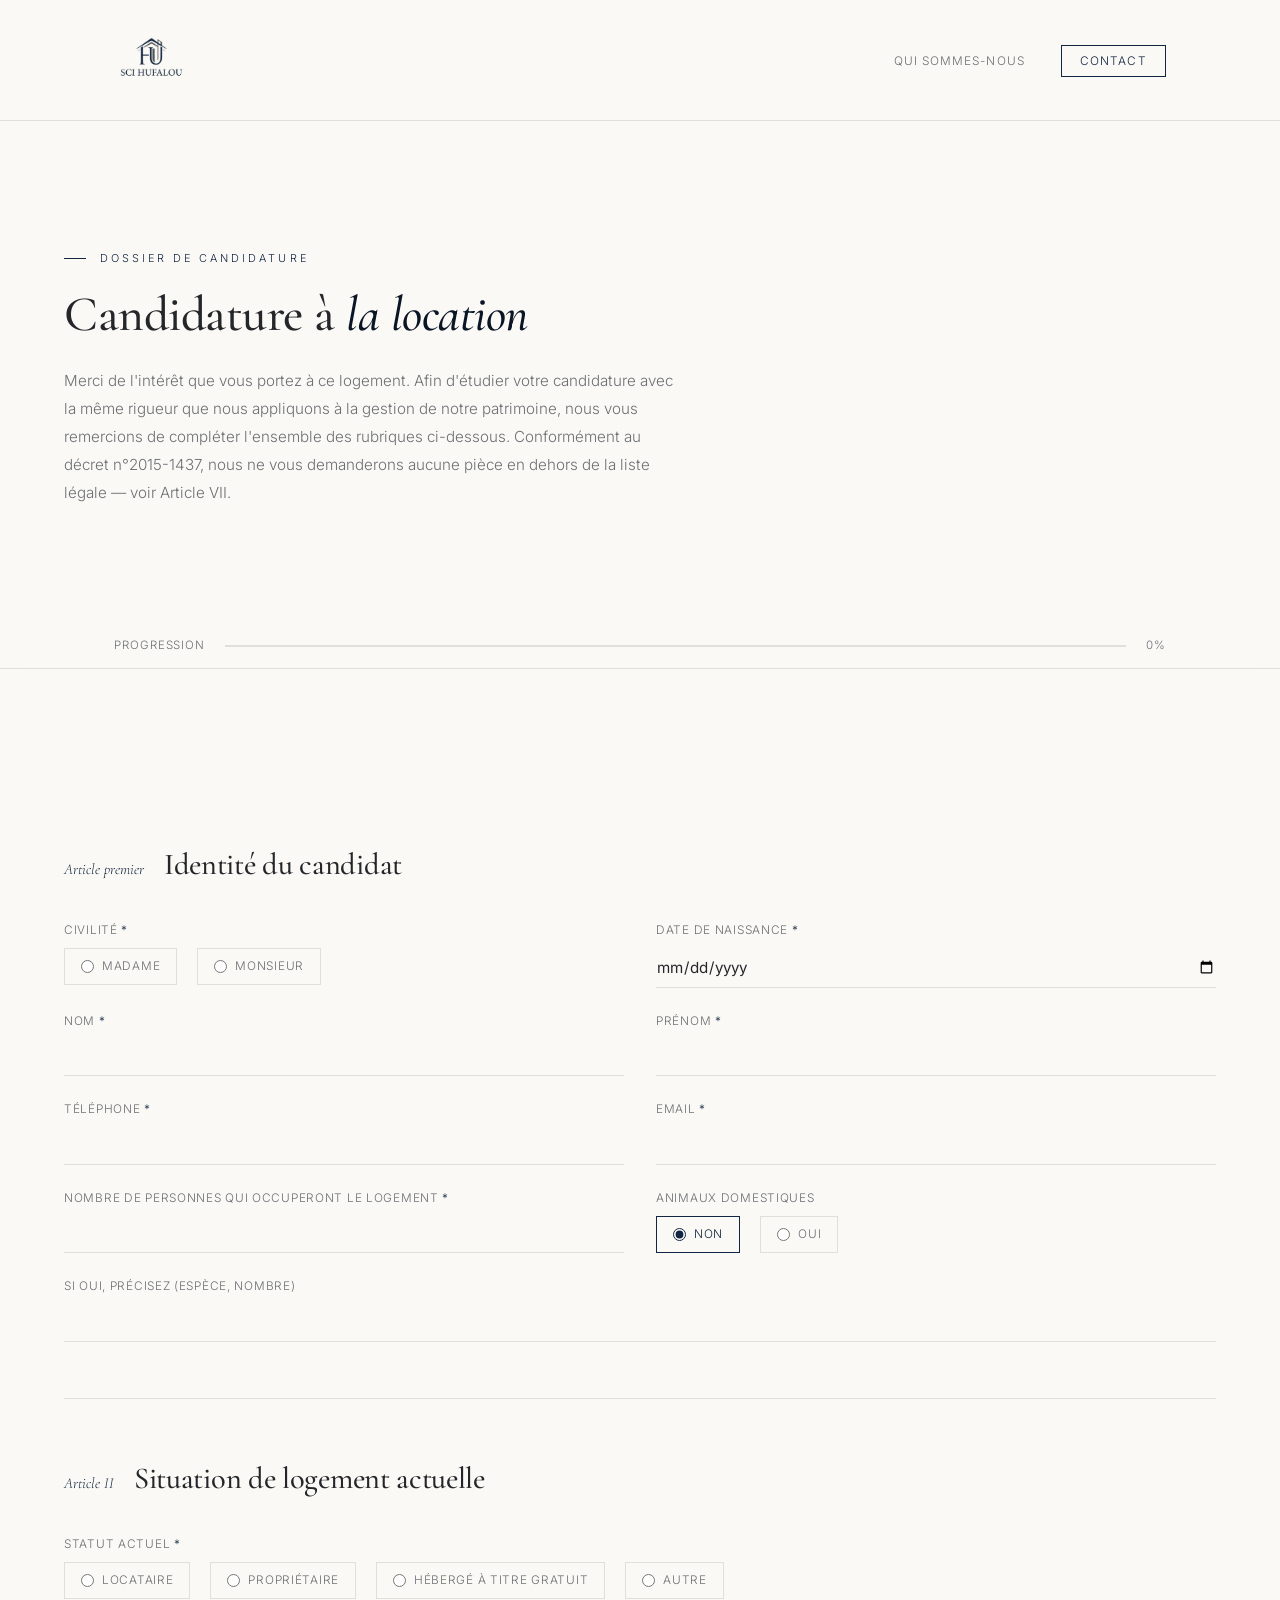
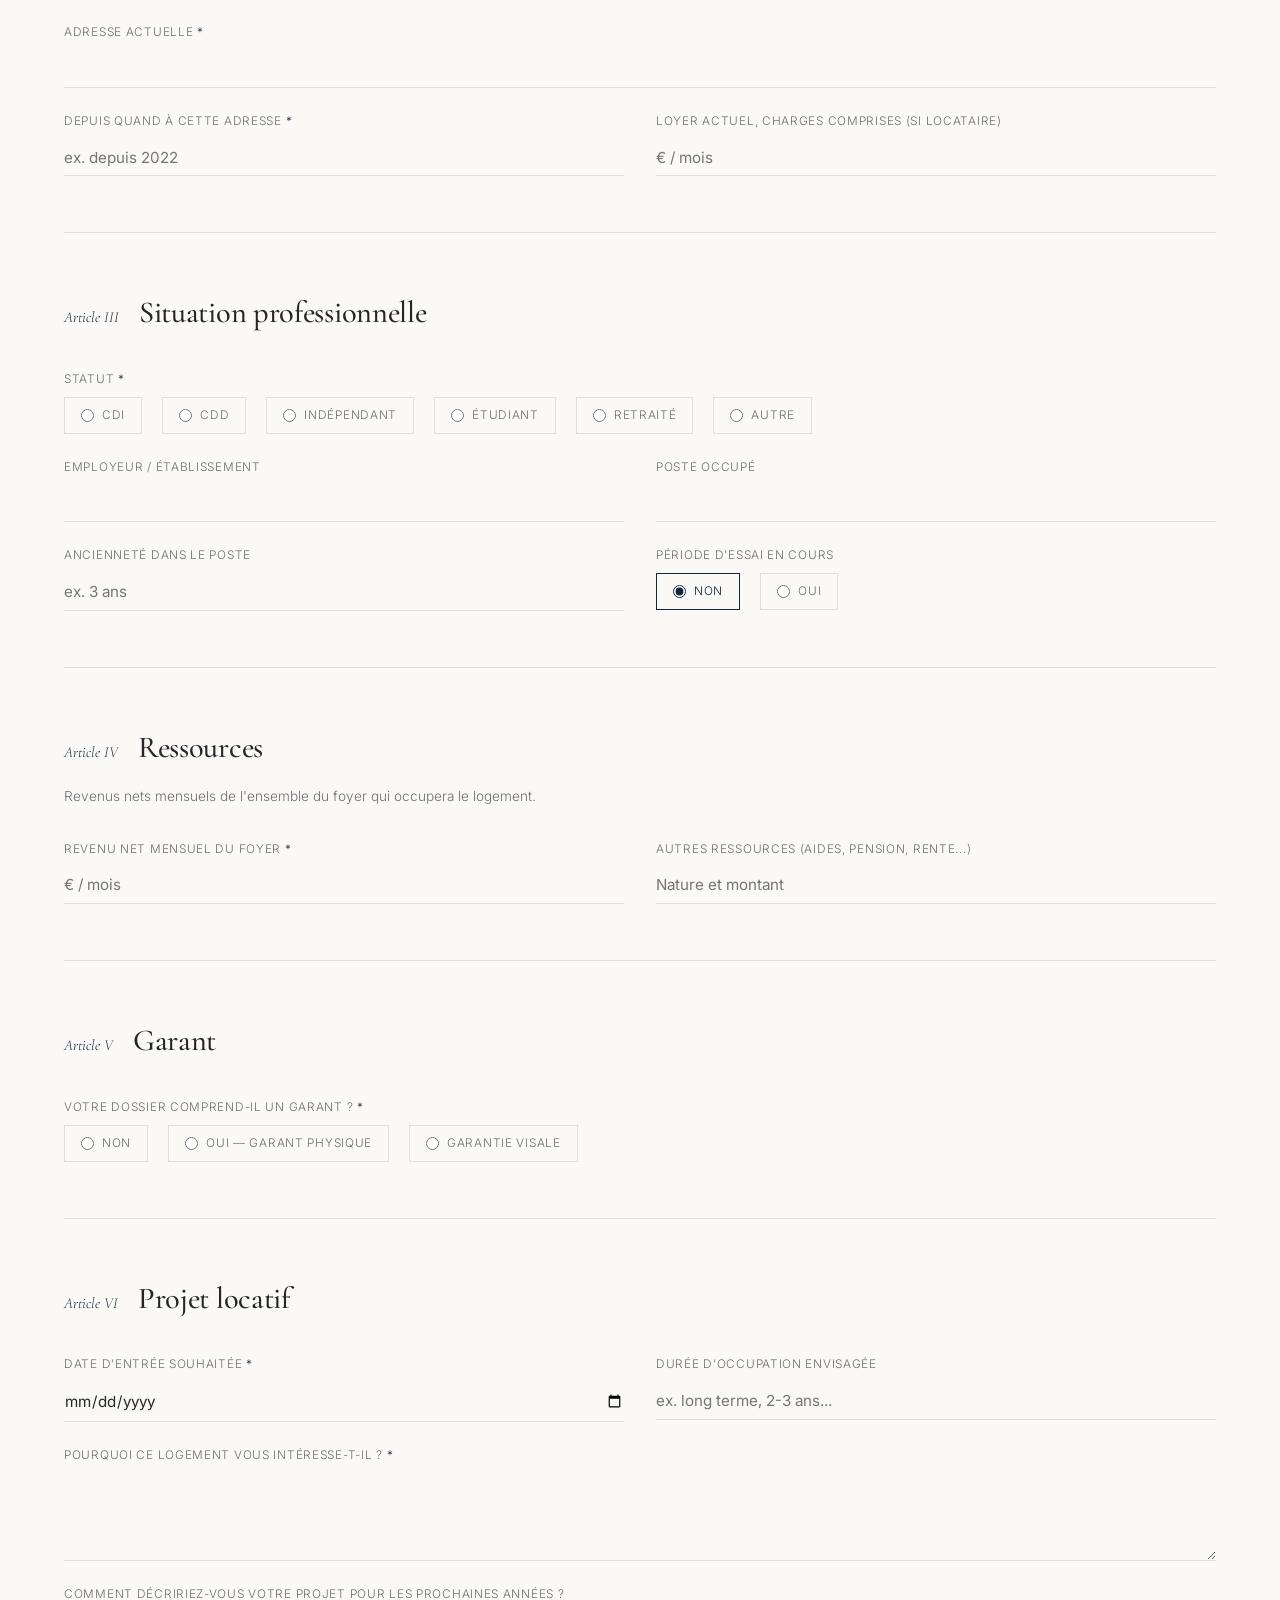
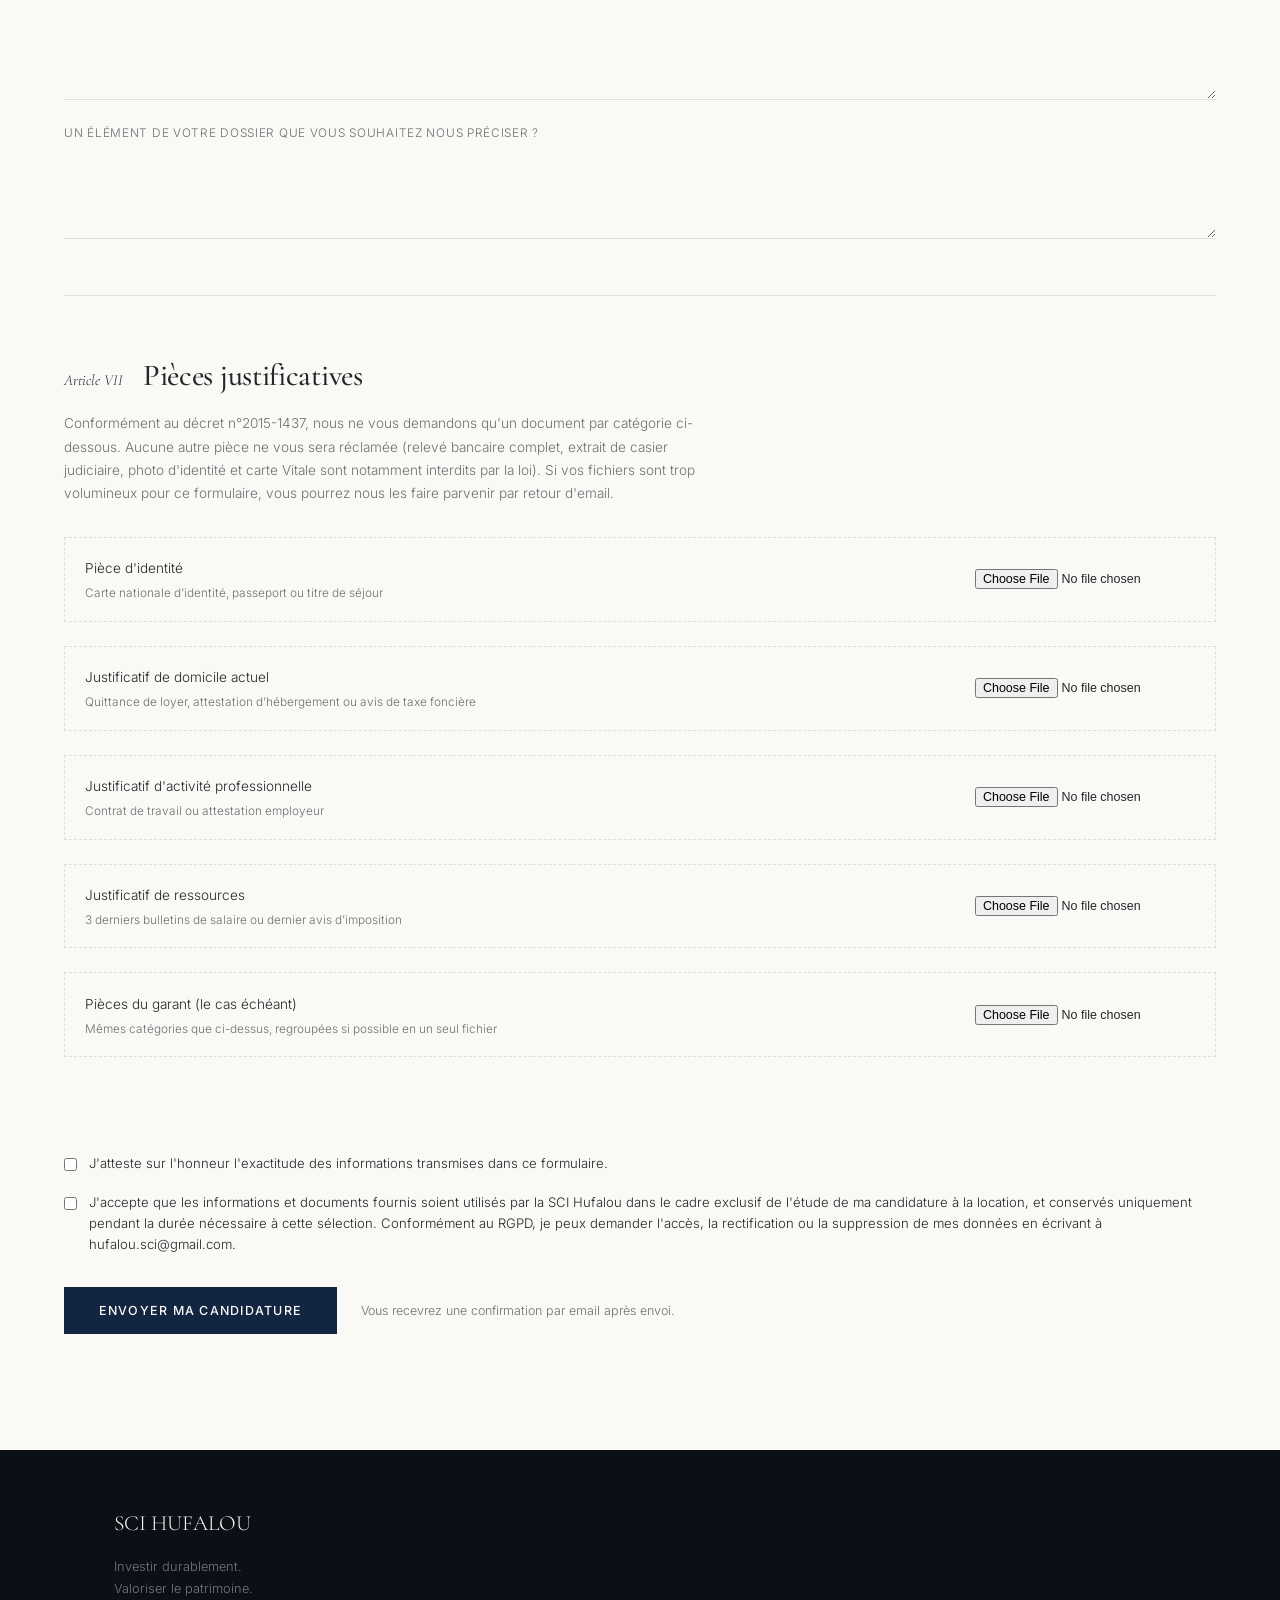
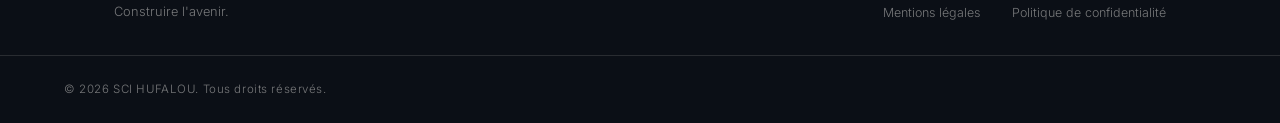
==== candidature-locataire.html @ 3f31dfd5 "Update candidature-locataire.html" ====
<!DOCTYPE html>
<html lang="fr">
<head>
<meta charset="UTF-8">
<meta name="viewport" content="width=device-width, initial-scale=1.0">
<title>Dossier de candidature — SCI Hufalou</title>
<meta name="robots" content="noindex, nofollow">
<link href="https://fonts.googleapis.com/css2?family=Cormorant+Garamond:ital,wght@0,400;0,500;0,600;1,400;1,500&family=Inter:wght@300;400;500;600&display=swap" rel="stylesheet">
<link rel="stylesheet" href="style.css">
<link rel="stylesheet" href="_shared.css">
<link rel="stylesheet" href="candidature.css">
</head>
<body>

  <div id="nav-inject"></div>

  <main id="main-content">

    <section class="section doss-intro">
      <div class="max-w">
        <div class="ledger-ref">Dossier de candidature</div>
        <h2 class="section-title">Candidature à <em>la location</em></h2>
        <p class="section-lead">
          Merci de l'intérêt que vous portez à ce logement. Afin d'étudier votre candidature avec
          la même rigueur que nous appliquons à la gestion de notre patrimoine, nous vous remercions
          de compléter l'ensemble des rubriques ci-dessous. Conformément au décret n°2015-1437, nous
          ne vous demanderons aucune pièce en dehors de la liste légale — voir Article VII.
        </p>
      </div>
    </section>

    <div class="doss-progress" aria-hidden="true">
      <div class="doss-progress-inner">
        <span class="doss-progress-label">Progression</span>
        <span class="doss-progress-track"><span class="doss-progress-fill" id="progressFill"></span></span>
        <span class="doss-progress-label" id="progressPct">0%</span>
      </div>
    </div>

    <section class="section">
      <div class="max-w">
        <form id="candidature-form" action="https://formsubmit.co/hufalou.sci@gmail.com" method="POST" enctype="multipart/form-data">

          <!-- Anti-spam & configuration FormSubmit -->
          <input type="hidden" name="_subject" value="Nouvelle candidature de location — SCI Hufalou">
          <input type="hidden" name="_template" value="table">
          <input type="hidden" name="_captcha" value="true">
          <input type="hidden" name="_next" value="https://hufalou.vercel.app/candidature-locataire.html">
          <input type="text" name="_honey" style="display:none" tabindex="-1" autocomplete="off">

          <!-- ARTICLE PREMIER — IDENTITÉ -->
          <article class="doss-article">
            <div class="doss-article-head">
              <span class="doss-article-num">Article premier</span>
              <h3 class="doss-article-title">Identité du candidat</h3>
            </div>

            <div class="field-grid">
              <div class="field">
                <label>Civilité <span class="req">*</span></label>
                <div class="radio-row">
                  <label class="radio-pill"><input type="radio" name="civilite" value="Madame" required> Madame</label>
                  <label class="radio-pill"><input type="radio" name="civilite" value="Monsieur"> Monsieur</label>
                </div>
              </div>
              <div class="field">
                <label for="dob">Date de naissance <span class="req">*</span></label>
                <input type="date" id="dob" name="date_naissance" required>
              </div>
              <div class="field">
                <label for="nom">Nom <span class="req">*</span></label>
                <input type="text" id="nom" name="nom" required>
              </div>
              <div class="field">
                <label for="prenom">Prénom <span class="req">*</span></label>
                <input type="text" id="prenom" name="prenom" required>
              </div>
              <div class="field">
                <label for="tel">Téléphone <span class="req">*</span></label>
                <input type="tel" id="tel" name="telephone" required>
              </div>
              <div class="field">
                <label for="email">Email <span class="req">*</span></label>
                <input type="email" id="email" name="email" required>
              </div>
              <div class="field">
                <label for="foyer">Nombre de personnes qui occuperont le logement <span class="req">*</span></label>
                <input type="number" id="foyer" name="nb_occupants" min="1" required>
              </div>
              <div class="field">
                <label>Animaux domestiques</label>
                <div class="radio-row">
                  <label class="radio-pill"><input type="radio" name="animaux" value="Non" checked> Non</label>
                  <label class="radio-pill"><input type="radio" name="animaux" value="Oui"> Oui</label>
                </div>
              </div>
              <div class="field field-full">
                <label for="animaux_detail">Si oui, précisez (espèce, nombre)</label>
                <input type="text" id="animaux_detail" name="animaux_detail">
              </div>
            </div>
          </article>

          <!-- ARTICLE II — LOGEMENT ACTUEL -->
          <article class="doss-article">
            <div class="doss-article-head">
              <span class="doss-article-num">Article II</span>
              <h3 class="doss-article-title">Situation de logement actuelle</h3>
            </div>

            <div class="field-grid">
              <div class="field field-full">
                <label>Statut actuel <span class="req">*</span></label>
                <div class="radio-row">
                  <label class="radio-pill"><input type="radio" name="statut_logement" value="Locataire" required> Locataire</label>
                  <label class="radio-pill"><input type="radio" name="statut_logement" value="Propriétaire"> Propriétaire</label>
                  <label class="radio-pill"><input type="radio" name="statut_logement" value="Hébergé à titre gratuit"> Hébergé à titre gratuit</label>
                  <label class="radio-pill"><input type="radio" name="statut_logement" value="Autre"> Autre</label>
                </div>
              </div>
              <div class="field field-full">
                <label for="adresse_actuelle">Adresse actuelle <span class="req">*</span></label>
                <input type="text" id="adresse_actuelle" name="adresse_actuelle" required>
              </div>
              <div class="field">
                <label for="depuis_quand">Depuis quand à cette adresse <span class="req">*</span></label>
                <input type="text" id="depuis_quand" name="anciennete_logement" placeholder="ex. depuis 2022" required>
              </div>
              <div class="field">
                <label for="loyer_actuel">Loyer actuel, charges comprises (si locataire)</label>
                <input type="text" id="loyer_actuel" name="loyer_actuel" placeholder="€ / mois">
              </div>
            </div>
          </article>

          <!-- ARTICLE III — SITUATION PROFESSIONNELLE -->
          <article class="doss-article">
            <div class="doss-article-head">
              <span class="doss-article-num">Article III</span>
              <h3 class="doss-article-title">Situation professionnelle</h3>
            </div>

            <div class="field-grid">
              <div class="field field-full">
                <label>Statut <span class="req">*</span></label>
                <div class="radio-row">
                  <label class="radio-pill"><input type="radio" name="statut_pro" value="CDI" required> CDI</label>
                  <label class="radio-pill"><input type="radio" name="statut_pro" value="CDD"> CDD</label>
                  <label class="radio-pill"><input type="radio" name="statut_pro" value="Indépendant / profession libérale"> Indépendant</label>
                  <label class="radio-pill"><input type="radio" name="statut_pro" value="Étudiant"> Étudiant</label>
                  <label class="radio-pill"><input type="radio" name="statut_pro" value="Retraité"> Retraité</label>
                  <label class="radio-pill"><input type="radio" name="statut_pro" value="Autre"> Autre</label>
                </div>
              </div>
              <div class="field">
                <label for="employeur">Employeur / établissement</label>
                <input type="text" id="employeur" name="employeur">
              </div>
              <div class="field">
                <label for="poste">Poste occupé</label>
                <input type="text" id="poste" name="poste">
              </div>
              <div class="field">
                <label for="anciennete_pro">Ancienneté dans le poste</label>
                <input type="text" id="anciennete_pro" name="anciennete_pro" placeholder="ex. 3 ans">
              </div>
              <div class="field">
                <label>Période d'essai en cours</label>
                <div class="radio-row">
                  <label class="radio-pill"><input type="radio" name="periode_essai" value="Non" checked> Non</label>
                  <label class="radio-pill"><input type="radio" name="periode_essai" value="Oui"> Oui</label>
                </div>
              </div>
            </div>
          </article>

          <!-- ARTICLE IV — RESSOURCES -->
          <article class="doss-article">
            <div class="doss-article-head">
              <span class="doss-article-num">Article IV</span>
              <h3 class="doss-article-title">Ressources</h3>
            </div>
            <p class="doss-article-hint">Revenus nets mensuels de l'ensemble du foyer qui occupera le logement.</p>

            <div class="field-grid">
              <div class="field">
                <label for="revenu_net">Revenu net mensuel du foyer <span class="req">*</span></label>
                <input type="text" id="revenu_net" name="revenu_net_mensuel" placeholder="€ / mois" required>
              </div>
              <div class="field">
                <label for="autres_revenus">Autres ressources (aides, pension, rente...)</label>
                <input type="text" id="autres_revenus" name="autres_ressources" placeholder="Nature et montant">
              </div>
            </div>
          </article>

          <!-- ARTICLE V — GARANT -->
          <article class="doss-article">
            <div class="doss-article-head">
              <span class="doss-article-num">Article V</span>
              <h3 class="doss-article-title">Garant</h3>
            </div>

            <div class="field-grid">
              <div class="field field-full">
                <label>Votre dossier comprend-il un garant ? <span class="req">*</span></label>
                <div class="radio-row">
                  <label class="radio-pill"><input type="radio" name="a_garant" value="Non" id="garant-non" required> Non</label>
                  <label class="radio-pill"><input type="radio" name="a_garant" value="Oui — garant physique" id="garant-oui"> Oui — garant physique</label>
                  <label class="radio-pill"><input type="radio" name="a_garant" value="Oui — garantie Visale"> Garantie Visale</label>
                </div>
              </div>
            </div>

            <div class="conditional-block" id="garant-details">
              <div class="field-grid">
                <div class="field">
                  <label for="garant_nom">Nom du garant</label>
                  <input type="text" id="garant_nom" name="garant_nom">
                </div>
                <div class="field">
                  <label for="garant_lien">Lien avec le candidat</label>
                  <input type="text" id="garant_lien" name="garant_lien" placeholder="ex. parent, ami">
                </div>
                <div class="field">
                  <label for="garant_statut">Statut professionnel du garant</label>
                  <input type="text" id="garant_statut" name="garant_statut_pro">
                </div>
                <div class="field">
                  <label for="garant_revenu">Revenu net mensuel du garant</label>
                  <input type="text" id="garant_revenu" name="garant_revenu" placeholder="€ / mois">
                </div>
              </div>
            </div>
          </article>

          <!-- ARTICLE VI — PROJET LOCATIF -->
          <article class="doss-article">
            <div class="doss-article-head">
              <span class="doss-article-num">Article VI</span>
              <h3 class="doss-article-title">Projet locatif</h3>
            </div>

            <div class="field-grid">
              <div class="field">
                <label for="date_entree">Date d'entrée souhaitée <span class="req">*</span></label>
                <input type="date" id="date_entree" name="date_entree_souhaitee" required>
              </div>
              <div class="field">
                <label for="duree_envisagee">Durée d'occupation envisagée</label>
                <input type="text" id="duree_envisagee" name="duree_envisagee" placeholder="ex. long terme, 2-3 ans...">
              </div>
              <div class="field field-full cols-1">
                <label for="motivation">Pourquoi ce logement vous intéresse-t-il ? <span class="req">*</span></label>
                <textarea id="motivation" name="motivation" required></textarea>
              </div>
              <div class="field field-full cols-1">
                <label for="projet_vie">Comment décririez-vous votre projet pour les prochaines années ?</label>
                <textarea id="projet_vie" name="projet_de_vie"></textarea>
              </div>
              <div class="field field-full cols-1">
                <label for="precisions">Un élément de votre dossier que vous souhaitez nous préciser ?</label>
                <textarea id="precisions" name="precisions_candidat"></textarea>
              </div>
            </div>
          </article>

          <!-- ARTICLE VII — PIÈCES JUSTIFICATIVES -->
          <article class="doss-article">
            <div class="doss-article-head">
              <span class="doss-article-num">Article VII</span>
              <h3 class="doss-article-title">Pièces justificatives</h3>
            </div>
            <p class="doss-article-hint">
              Conformément au décret n°2015-1437, nous ne vous demandons qu'un document par catégorie
              ci-dessous. Aucune autre pièce ne vous sera réclamée (relevé bancaire complet, extrait de
              casier judiciaire, photo d'identité et carte Vitale sont notamment interdits par la loi).
              Si vos fichiers sont trop volumineux pour ce formulaire, vous pourrez nous les faire
              parvenir par retour d'email.
            </p>

            <div class="field-grid cols-1">
              <div class="file-drop">
                <div>
                  <span class="file-drop-label">Pièce d'identité</span>
                  <span class="file-drop-sub">Carte nationale d'identité, passeport ou titre de séjour</span>
                </div>
                <input type="file" name="piece_identite" accept=".pdf,.jpg,.jpeg,.png">
              </div>
              <div class="file-drop">
                <div>
                  <span class="file-drop-label">Justificatif de domicile actuel</span>
                  <span class="file-drop-sub">Quittance de loyer, attestation d'hébergement ou avis de taxe foncière</span>
                </div>
                <input type="file" name="justif_domicile" accept=".pdf,.jpg,.jpeg,.png">
              </div>
              <div class="file-drop">
                <div>
                  <span class="file-drop-label">Justificatif d'activité professionnelle</span>
                  <span class="file-drop-sub">Contrat de travail ou attestation employeur</span>
                </div>
                <input type="file" name="justif_activite" accept=".pdf,.jpg,.jpeg,.png">
              </div>
              <div class="file-drop">
                <div>
                  <span class="file-drop-label">Justificatif de ressources</span>
                  <span class="file-drop-sub">3 derniers bulletins de salaire ou dernier avis d'imposition</span>
                </div>
                <input type="file" name="justif_ressources" accept=".pdf,.jpg,.jpeg,.png">
              </div>
              <div class="file-drop">
                <div>
                  <span class="file-drop-label">Pièces du garant (le cas échéant)</span>
                  <span class="file-drop-sub">Mêmes catégories que ci-dessus, regroupées si possible en un seul fichier</span>
                </div>
                <input type="file" name="justif_garant" accept=".pdf,.jpg,.jpeg,.png">
              </div>
            </div>
          </article>

          <!-- CONSENTEMENT & ENVOI -->
          <div class="consent-block">
            <label class="consent-line">
              <input type="checkbox" name="consentement_exactitude" value="Oui" required>
              J'atteste sur l'honneur l'exactitude des informations transmises dans ce formulaire.
            </label>
            <label class="consent-line">
              <input type="checkbox" name="consentement_rgpd" value="Oui" required>
              J'accepte que les informations et documents fournis soient utilisés par la SCI Hufalou
              dans le cadre exclusif de l'étude de ma candidature à la location, et conservés uniquement
              pendant la durée nécessaire à cette sélection. Conformément au RGPD, je peux demander l'accès,
              la rectification ou la suppression de mes données en écrivant à hufalou.sci@gmail.com.
            </label>
          </div>

          <div class="doss-submit-row">
            <button type="submit" class="btn-primary">Envoyer ma candidature</button>
            <span class="doss-submit-note">Vous recevrez une confirmation par email après envoi.</span>
          </div>

        </form>
      </div>
    </section>

  </main>

  <div id="footer-inject"></div>

  <script src="_shared.js"></script>
  <script>
    (function () {
      'use strict';

      // Affiche les champs du garant uniquement si un garant physique est déclaré
      var garantOui = document.getElementById('garant-oui');
      var garantNon = document.getElementById('garant-non');
      var garantBlock = document.getElementById('garant-details');
      var allGarantRadios = document.querySelectorAll('input[name="a_garant"]');

      function toggleGarant() {
        if (garantOui && garantOui.checked) {
          garantBlock.classList.add('active');
        } else {
          garantBlock.classList.remove('active');
        }
      }
      allGarantRadios.forEach(function (r) { r.addEventListener('change', toggleGarant); });

      // Barre de progression : proportion de champs requis complétés
      var form = document.getElementById('candidature-form');
      var fill = document.getElementById('progressFill');
      var pct = document.getElementById('progressPct');

      function updateProgress() {
        var required = Array.from(form.querySelectorAll('[required]'));
        var groups = {};
        required.forEach(function (el) {
          var key = el.type === 'radio' ? el.name : (el.id || el.name);
          groups[key] = groups[key] || [];
          groups[key].push(el);
        });
        var keys = Object.keys(groups);
        var done = keys.filter(function (key) {
          var els = groups[key];
          return els.some(function (el) {
            if (el.type === 'radio' || el.type === 'checkbox') return el.checked;
            return el.value && el.value.trim().length > 0;
          });
        }).length;
        var percent = keys.length ? Math.round((done / keys.length) * 100) : 0;
        fill.style.width = percent + '%';
        pct.textContent = percent + '%';
      }

      form.addEventListener('input', updateProgress);
      form.addEventListener('change', updateProgress);
      updateProgress();
    })();
  </script>
</body>
</html>
---- style.css ----
/* ================================================================
   SCI HUFALOU — Feuille de styles principale
   ----------------------------------------------------------------
   (Note : Le header et le footer sont gérés dans _shared.css)
================================================================ */

/* ── 1. RESET & VARIABLES ─────────────────────────────────── */
*, *::before, *::after { margin: 0; padding: 0; box-sizing: border-box; }

:root {
  --noir:        #0B0F16;
  --blanc:       #FAF9F5;
  --anthracite:  #24262A;
  --anthracite-2:#4A4D52;
  --ligne:       rgba(36,38,42,.12);
  --ligne-dark:  rgba(250,249,245,.12);

  --accent:        #122641;              
  --accent-deep:   #0A1626;              
  --accent-light:  #57585A;              
  --accent-soft:   rgba(18,38,65,.12);   

  --bg:          var(--blanc);
  --bg-alt:      #F2F0EA;
  --bg-dark:     var(--noir);

  --text:        var(--anthracite);
  --text-muted:  #6C6F73;
  --text-light:  rgba(250,249,245,.72);
  --text-light-muted: rgba(250,249,245,.45);

  --font-display: 'Cormorant Garamond', 'Times New Roman', serif;
  --font-sans:    'Inter', -apple-system, sans-serif;

  --section-pad: clamp(4.5rem, 9vw, 8.5rem);
  --max-w: 1180px;

  --ease: cubic-bezier(.22,1,.36,1);
}

html { scroll-behavior: smooth; }

body {
  font-family: var(--font-sans);
  font-weight: 300;
  background: var(--bg);
  color: var(--text);
  line-height: 1.6;
  -webkit-font-smoothing: antialiased;
  padding-top: 110px; 
}

body.has-hero {
  padding-top: 0;
}

::selection { background: var(--accent-soft); color: var(--noir); }

a { color: inherit; }
img, svg { display: block; max-width: 100%; }

:focus-visible {
  outline: 1.5px solid var(--accent);
  outline-offset: 3px;
}

@media (prefers-reduced-motion: reduce) {
  *, *::before, *::after { animation-duration: .001ms !important; transition-duration: .001ms !important; scroll-behavior: auto !important; }
}

/* ── 2. TYPOGRAPHIE ───────────────────────────────────────── */
h1, h2, h3 { font-family: var(--font-display); font-weight: 500; letter-spacing: -.01em; color: var(--text); }

.ledger-ref {
  font-family: var(--font-sans);
  font-size: .68rem;
  letter-spacing: .28em;
  text-transform: uppercase;
  color: var(--accent);
  margin-bottom: 1.25rem;
  display: flex; align-items: center; gap: .85rem;
}
.ledger-ref::before { content:''; width: 22px; height: 1px; background: var(--accent); flex-shrink: 0; }
.section-alt .ledger-ref,
#hero .ledger-ref { color: var(--accent); }

.section-title {
  font-size: clamp(2rem, 4vw, 3.1rem);
  line-height: 1.12;
  margin-bottom: 1.5rem;
}
.section-title em { font-style: italic; color: var(--accent-deep); }
.section-alt .section-title em,
#hero .section-title em { color: var(--accent); }

.section-lead {
  font-size: clamp(.95rem, 1.1vw, 1.05rem);
  color: var(--text-muted);
  max-width: 620px;
  font-weight: 300;
  line-height: 1.85;
}

/* ── 3. LAYOUT UTILITAIRES ────────────────────────────────── */
.section { padding: var(--section-pad) clamp(1.5rem, 5vw, 4rem); }
.section-alt { background: var(--bg-alt); }
.max-w { max-width: var(--max-w); margin: 0 auto; }

.reveal { opacity: 0; transform: translateY(22px); }
.reveal.in-view {
  opacity: 1; transform: translateY(0);
  transition: opacity .9s var(--ease), transform .9s var(--ease);
}

.btn-primary, .btn-outline {
  font-family: var(--font-sans);
  font-size: .78rem;
  font-weight: 500;
  letter-spacing: .1em;
  text-transform: uppercase;
  text-decoration: none;
  cursor: pointer;
  transition: background .3s, color .3s, border-color .3s, transform .3s;
}
.btn-primary {
  display: inline-flex; align-items: center; gap: .75rem;
  background: var(--accent); color: var(--blanc);
  padding: .95rem 2.1rem; border: 1px solid var(--accent);
}
.btn-primary:hover { background: transparent; color: var(--accent); }
#hero .btn-primary:hover { color: var(--blanc); border-color: var(--blanc); }

.btn-outline {
  display: inline-flex; align-items: center; gap: .5rem;
  color: var(--text-light);
  border-bottom: 1px solid var(--ligne-dark);
  padding-bottom: 3px;
}
.btn-outline:hover { color: var(--accent); border-color: var(--accent); }

/* ── 4. HERO ──────────────────────────────────────────────── */
#hero {
  position: relative; min-height: 100svh;
  display: flex; flex-direction: column; align-items: center; justify-content: center;
  text-align: center;
  background: var(--noir); color: var(--blanc);
  padding: 8rem clamp(1.5rem,5vw,4rem) 5rem;
  overflow: hidden;
}
.hero-vignette {
  position: absolute; inset: 0;
  background:
    radial-gradient(ellipse 60% 50% at 50% 30%, rgba(87,88,90,.08), transparent 70%),
    linear-gradient(180deg, var(--noir) 0%, #131519 100%);
  pointer-events: none;
}
.hero-inner { position: relative; z-index: 1; max-width: 720px; }
.hero-seal { display: flex; justify-content: center; margin-bottom: 2rem; }

/* ── LOGO CENTRAL PLUS GRAND ── */
.hero-seal-plate {
  display: flex; align-items: center; justify-content: center;
  width: 250px;
  height: 250px;
  padding: 0; /* Le logo prend toute la place */
  background: transparent; /* Fond transparent */
  border: none; /* Plus de cadre */
}
.hero-seal-plate img { width: 100%; height: 100%; object-fit: contain; display: block; }

.hero-title {
  font-size: clamp(2.6rem, 7vw, 5.2rem);
  color: var(--blanc); line-height: 1; letter-spacing: .01em;
  margin-bottom: 1.75rem;
}
.hero-title em { font-style: italic; color: var(--accent-light); }
.hero-subtitle {
  font-family: var(--font-display); font-style: italic;
  font-size: clamp(1.15rem, 2vw, 1.55rem);
  color: rgba(250,249,245,.78); line-height: 1.55; font-weight: 400;
  margin-bottom: 2.25rem;
}
.hero-rule { width: 1px; height: 52px; background: linear-gradient(var(--accent-light), transparent); margin: 0 auto 2.25rem; }
.hero-actions { display: flex; align-items: center; justify-content: center; gap: 1.75rem; flex-wrap: wrap; }

/* ── 5. PILIERS / ENGAGEMENTS ─────────────────────────────── */
.pillars-grid {
  display: grid; grid-template-columns: repeat(3, 1fr); gap: 1px;
  background: var(--ligne); margin-top: clamp(2.5rem,5vw,4rem);
  border-top: 1px solid var(--ligne);
}
.pillar { background: var(--bg-alt); padding: 2.5rem 2rem 2.75rem; position: relative; }
.pillar::before { content:''; position: absolute; top:0; left:0; width: 0; height: 2px; background: var(--accent); transition: width .5s var(--ease); }
.pillar:hover::before { width: 100%; }
.pillar-num { font-size: .66rem; letter-spacing: .2em; text-transform: uppercase; color: var(--accent); margin-bottom: 1.5rem; }
.pillar-title { font-size: 1.5rem; margin-bottom: .85rem; }
.pillar-text { font-size: .88rem; color: var(--text-muted); line-height: 1.85; }

.engagements-list {
  list-style: none; margin-top: clamp(2.5rem,5vw,4rem);
  display: grid; grid-template-columns: 1fr 1fr; gap: 2.5rem 3rem;
}
.engagements-list li { display: flex; gap: 1.1rem; align-items: flex-start; }
.eng-seal {
  flex-shrink: 0; width: 34px; height: 34px; border-radius: 50%;
  border: 1px solid var(--accent); color: var(--accent);
  display: flex; align-items: center; justify-content: center;
}
.engagements-list h3 { font-size: 1.1rem; margin-bottom: .4rem; }
.engagements-list p { font-size: .85rem; color: var(--text-muted); line-height: 1.75; }

/* ── 6. CONTACT ───────────────────────────────────────────── */
.contact-simple { max-width: 640px; }
.contact-simple .btn-primary { margin-top: .5rem; }

/* ── 7. PAGES LÉGALES (mentions-légales, confidentialité) ─── */
.legal-block { margin-top: 2.5rem; }
.legal-block h2 { font-size: 1.25rem; margin-bottom: .75rem; }
.legal-block p { font-size: .88rem; color: var(--text-muted); line-height: 1.85; font-weight: 300; }
.legal-block a { color: var(--accent); }

/* ── 8. RESPONSIVE DU CONTENU ─────────────────────────────── */
@media (max-width: 900px) {
  .pillars-grid { grid-template-columns: 1fr; }
}
@media (max-width: 640px) {
  .engagements-list { grid-template-columns: 1fr; }
  body { padding-top: 72px; }
  body.has-hero { padding-top: 0; }
}
---- _shared.css ----
/* ================================================================
   SCI HUFALOU — _shared.css
================================================================ */

#site-header {
  position: fixed; top: 0; left: 0; right: 0; z-index: 500;
  background: rgba(250,249,245,.94);
  backdrop-filter: blur(14px);
  border-bottom: 1px solid var(--ligne);
  transition: background .4s, border-color .4s, color .4s;
}
.header-inner {
  max-width: var(--max-w); margin: 0 auto;
  padding: 1.4rem clamp(1.5rem, 5vw, 4rem);
  display: flex; align-items: center; justify-content: space-between;
}

.brand { display: flex; align-items: center; gap: .75rem; text-decoration: none; color: var(--text); }
#site-header.scrolled .brand { color: var(--text); }
.brand-mark {
  display: flex; align-items: center; justify-content: center;
  width: 75px;  /* On garde une taille normale pour ne pas élargir le header */
  height: 75px; 
  padding: 0;
  background: transparent;
  border: none;
  flex-shrink: 0;
}

/* C'est ici que la magie opère */
.brand-mark img { 
  width: 100%; 
  height: 100%; 
  object-fit: contain; 
  display: block; 
  transform: scale(1.8); /* Modifie ce chiffre pour grossir le logo (ex: 1.2, 1.5, 1.8, 2) */
}
.brand-mark img { width: 100%; height: 100%; object-fit: contain; display: block; }
.brand-word { font-family: var(--font-display); font-size: 1.35rem; letter-spacing: .03em; }

.main-nav ul { display: flex; align-items: center; gap: 2.25rem; list-style: none; }
.main-nav a {
  font-size: .74rem; letter-spacing: .09em; text-transform: uppercase;
  text-decoration: none; color: var(--text-muted); transition: color .25s;
  position: relative;
}
#site-header.scrolled .main-nav a { color: var(--text-muted); }
.main-nav a::after {
  content: ''; position: absolute; bottom: -5px; left: 0; width: 0; height: 1px;
  background: var(--accent); transition: width .3s;
}
.main-nav a:hover { color: var(--accent); }
.main-nav a:hover::after { width: 100%; }
.main-nav a.nav-cta {
  border: 1px solid var(--accent); padding: .5rem 1.15rem; color: var(--accent) !important;
}
.main-nav a.nav-cta::after { display: none; }

.nav-burger {
  display: none; flex-direction: column; gap: 5px;
  background: none; border: none; cursor: pointer; padding: 4px;
}
.nav-burger span { display: block; width: 22px; height: 1px; background: var(--text); transition: background .3s; }

/* ── CORRECTION DU BUG DE COULEUR SUR LA PAGE D'ACCUEIL ── */
#site-header.on-dark:not(.scrolled) {
  background: transparent;
  border-bottom-color: transparent;
}
#site-header.on-dark:not(.scrolled) .brand-word,
#site-header.on-dark:not(.scrolled) .brand { color: var(--blanc); }
#site-header.on-dark:not(.scrolled) .main-nav a { color: rgba(250,249,245,.9); }
#site-header.on-dark:not(.scrolled) .main-nav a:hover { color: var(--blanc); }
#site-header.on-dark:not(.scrolled) .main-nav a.nav-cta {
  color: var(--blanc) !important;
  border-color: rgba(250,249,245,.6);
}
#site-header.on-dark:not(.scrolled) .nav-burger span { background: var(--blanc); }

.mobile-nav {
  position: fixed; inset: 84px 0 0 0; z-index: 490;
  background: var(--noir);
  transform: translateY(-8px);
  opacity: 0; pointer-events: none;
  transition: opacity .35s var(--ease), transform .35s var(--ease);
}
.mobile-nav.open { opacity: 1; pointer-events: auto; transform: translateY(0); }
.mobile-nav ul { list-style: none; padding: 3rem clamp(1.5rem,6vw,3rem); display: flex; flex-direction: column; gap: 1.75rem; }
.mobile-nav a { font-family: var(--font-display); font-size: 1.5rem; color: var(--blanc); text-decoration: none; }
.mobile-nav a:hover { color: var(--accent); }

@media (max-width: 860px) {
  .main-nav { display: none; }
  .nav-burger { display: flex; }
}

#site-footer { background: var(--noir); color: var(--text-light); }
.footer-inner-simple {
  max-width: var(--max-w); margin: 0 auto;
  padding: 3.5rem clamp(1.5rem,5vw,4rem) 2rem;
  display: flex; align-items: flex-end; justify-content: space-between;
  gap: 2rem; flex-wrap: wrap;
}
.footer-word { font-family: var(--font-display); font-size: 1.35rem; color: var(--blanc); }
.footer-baseline { font-size: .8rem; color: var(--text-light-muted); line-height: 1.75; margin-top: 1rem; max-width: 320px; }
.footer-legal-nav { display: flex; gap: 2rem; }
.footer-legal-nav a { font-size: .78rem; color: var(--text-light-muted); text-decoration: none; transition: color .25s; }
.footer-legal-nav a:hover { color: var(--accent-light); }
.footer-bottom {
  border-top: 1px solid var(--ligne-dark); padding: 1.5rem clamp(1.5rem,5vw,4rem);
  font-size: .72rem; letter-spacing: .05em; color: var(--text-light-muted);
  display: flex; justify-content: space-between; gap: 1rem; flex-wrap: wrap;
}

@media (max-width: 640px) {
  .footer-inner-simple { flex-direction: column; align-items: flex-start; }
  .footer-bottom { flex-direction: column; gap: .5rem; }
  .header-inner { padding: 1.1rem 1.25rem; }
  .mobile-nav { inset: 72px 0 0 0; }
}
---- candidature.css ----
/* ================================================================
   SCI HUFALOU — candidature.css
   Styles spécifiques au dossier de candidature locative.
   N'introduit aucune couleur : tout est dérivé des variables déjà
   posées dans style.css (--accent, --noir, --blanc, --text, etc.)
================================================================ */

.doss-intro {
  padding-top: calc(84px + 3.5rem);
}

.doss-progress {
  position: sticky; top: 84px; z-index: 50;
  background: rgba(250,249,245,.94);
  backdrop-filter: blur(10px);
  border-bottom: 1px solid var(--ligne);
}
.doss-progress-inner {
  max-width: var(--max-w); margin: 0 auto;
  padding: .85rem clamp(1.5rem, 5vw, 4rem);
  display: flex; align-items: center; gap: 1.25rem;
}
.doss-progress-track {
  flex: 1; height: 2px; background: var(--ligne); position: relative; overflow: hidden;
}
.doss-progress-fill {
  position: absolute; left: 0; top: 0; bottom: 0; width: 0%;
  background: var(--accent); transition: width .3s var(--ease);
}
.doss-progress-label {
  font-size: .72rem; letter-spacing: .08em; text-transform: uppercase;
  color: var(--text-muted); white-space: nowrap;
}

.doss-article {
  border-top: 1px solid var(--ligne);
  padding: 3.5rem 0;
}
.doss-article:first-of-type { border-top: none; }
.doss-article-head {
  display: flex; align-items: baseline; gap: 1.25rem;
  margin-bottom: 2rem;
}
.doss-article-num {
  font-family: var(--font-display); font-style: italic;
  font-size: .95rem; color: var(--accent); white-space: nowrap;
}
.doss-article-title {
  font-family: var(--font-display); font-size: clamp(1.5rem, 2.4vw, 1.9rem);
  color: var(--text);
}
.doss-article-hint {
  font-size: .85rem; color: var(--text-muted); line-height: 1.7;
  margin: -1.25rem 0 2rem; max-width: 640px;
}

.field-grid {
  display: grid; grid-template-columns: repeat(2, 1fr); gap: 1.5rem 2rem;
}
.field-grid.cols-1 { grid-template-columns: 1fr; }
.field-full { grid-column: 1 / -1; }

.field {
  display: flex; flex-direction: column; gap: .5rem;
}
.field label, .field legend {
  font-size: .74rem; letter-spacing: .06em; text-transform: uppercase;
  color: var(--text-muted);
}
.field .req { color: var(--accent); }

.field input[type="text"],
.field input[type="email"],
.field input[type="tel"],
.field input[type="date"],
.field input[type="number"],
.field select,
.field textarea {
  font-family: var(--font-body, inherit);
  font-size: .95rem; color: var(--text);
  background: transparent;
  border: none;
  border-bottom: 1px solid var(--ligne);
  padding: .55rem 0;
  transition: border-color .25s;
  width: 100%;
}
.field textarea { resize: vertical; min-height: 5.5rem; line-height: 1.6; }
.field input:focus, .field select:focus, .field textarea:focus {
  outline: none; border-bottom-color: var(--accent);
}
.field select { appearance: none; cursor: pointer; }

.radio-row, .check-row {
  display: flex; flex-wrap: wrap; gap: .6rem 1.25rem;
}
.radio-pill, .check-pill {
  display: flex; align-items: center; gap: .5rem;
  font-size: .85rem; color: var(--text);
  border: 1px solid var(--ligne); padding: .5rem 1rem;
  cursor: pointer; transition: border-color .25s, color .25s;
}
.radio-pill:has(input:checked), .check-pill:has(input:checked) {
  border-color: var(--accent); color: var(--accent);
}
.radio-pill input, .check-pill input { accent-color: var(--accent); }

.file-drop {
  border: 1px dashed var(--ligne);
  padding: 1.1rem 1.25rem;
  display: flex; align-items: center; justify-content: space-between;
  gap: 1rem; flex-wrap: wrap;
}
.file-drop-label { font-size: .85rem; color: var(--text); }
.file-drop-sub { font-size: .74rem; color: var(--text-muted); display: block; margin-top: .2rem; }
.file-drop input[type="file"] { font-size: .78rem; max-width: 220px; }

.doss-note {
  font-size: .82rem; line-height: 1.75; color: var(--text-muted);
  border-left: 2px solid var(--accent); padding-left: 1.1rem; margin-top: 1.75rem;
  max-width: 680px;
}

.conditional-block {
  margin-top: 2rem; padding-top: 2rem; border-top: 1px dotted var(--ligne);
  display: none;
}
.conditional-block.active { display: block; }

.consent-block {
  display: flex; flex-direction: column; gap: 1.1rem;
  margin: 2.5rem 0 2rem;
}
.consent-line {
  display: flex; align-items: flex-start; gap: .75rem;
  font-size: .82rem; color: var(--text); line-height: 1.6;
}
.consent-line input { margin-top: .3rem; accent-color: var(--accent); flex-shrink: 0; }

.doss-submit-row { display: flex; align-items: center; gap: 1.5rem; flex-wrap: wrap; }
.doss-submit-note { font-size: .78rem; color: var(--text-muted); }

@media (max-width: 720px) {
  .field-grid { grid-template-columns: 1fr; }
  .doss-article-head { flex-direction: column; gap: .35rem; }
}
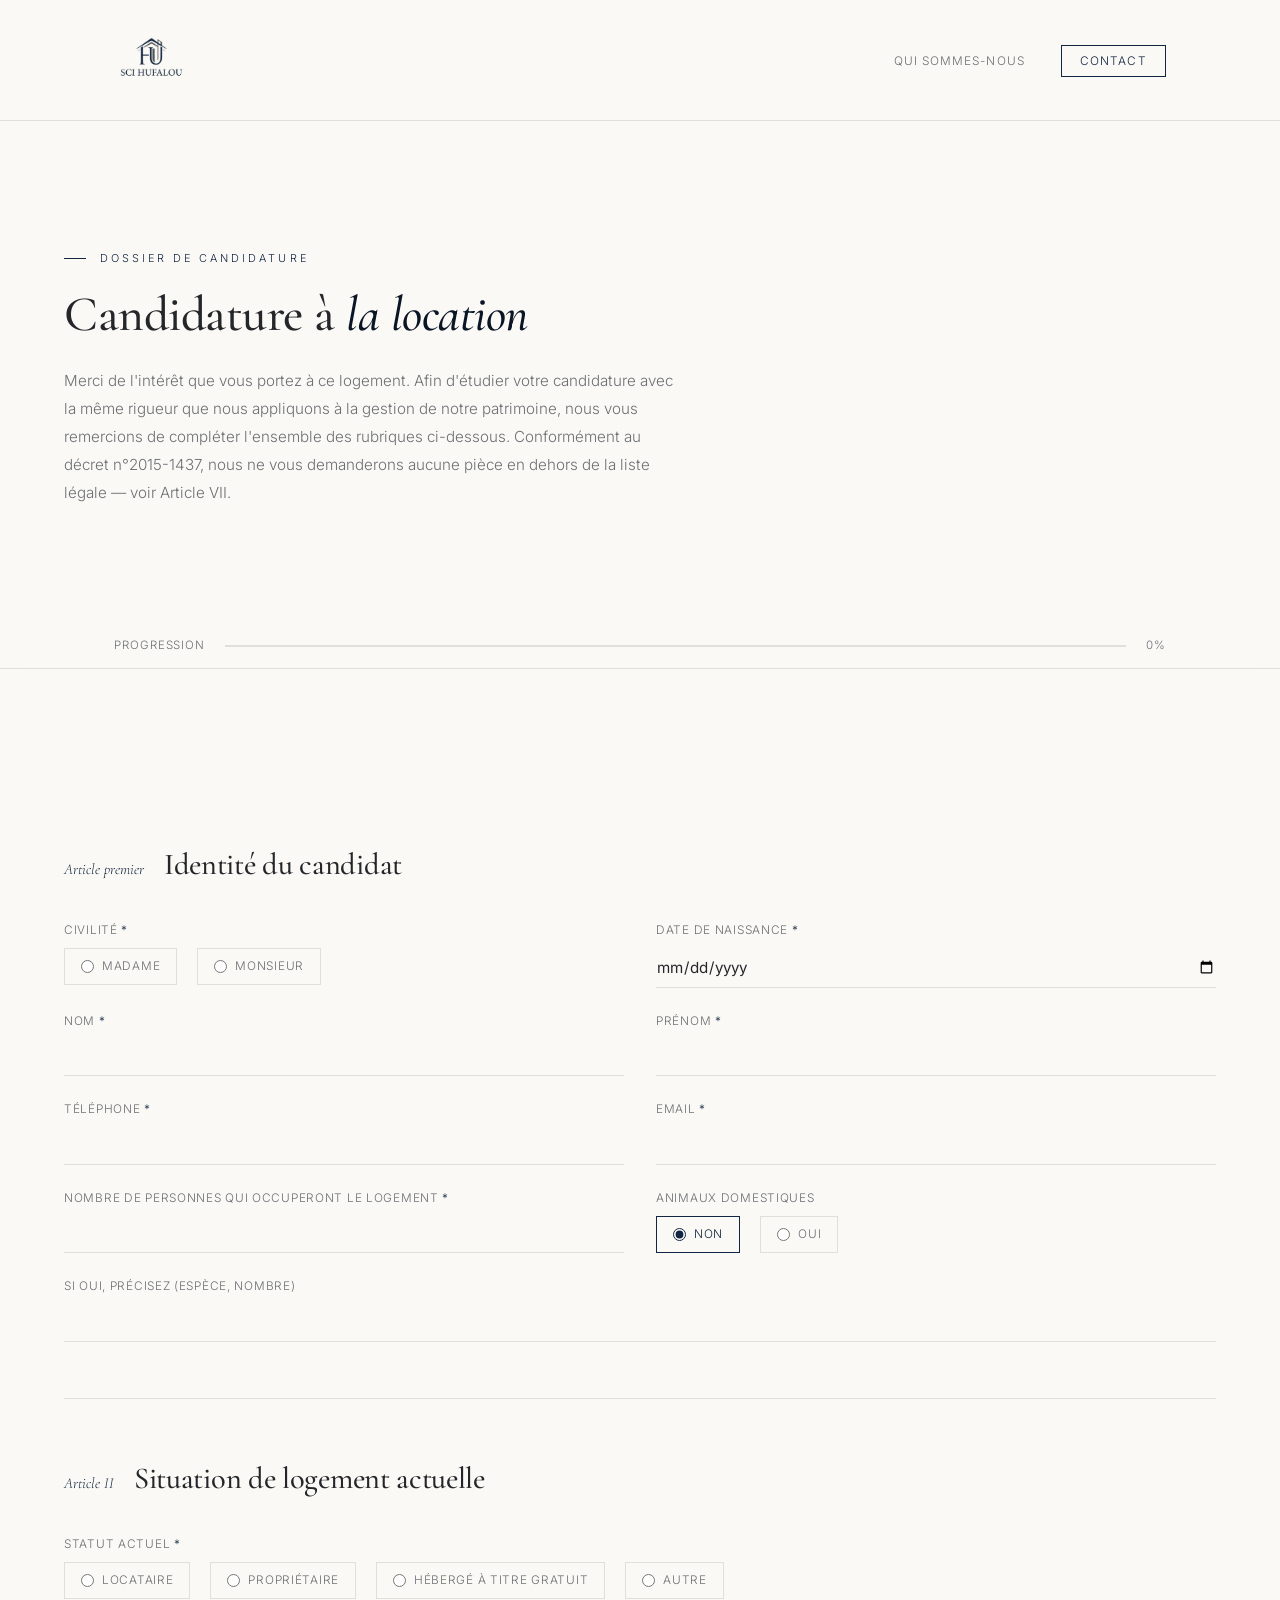
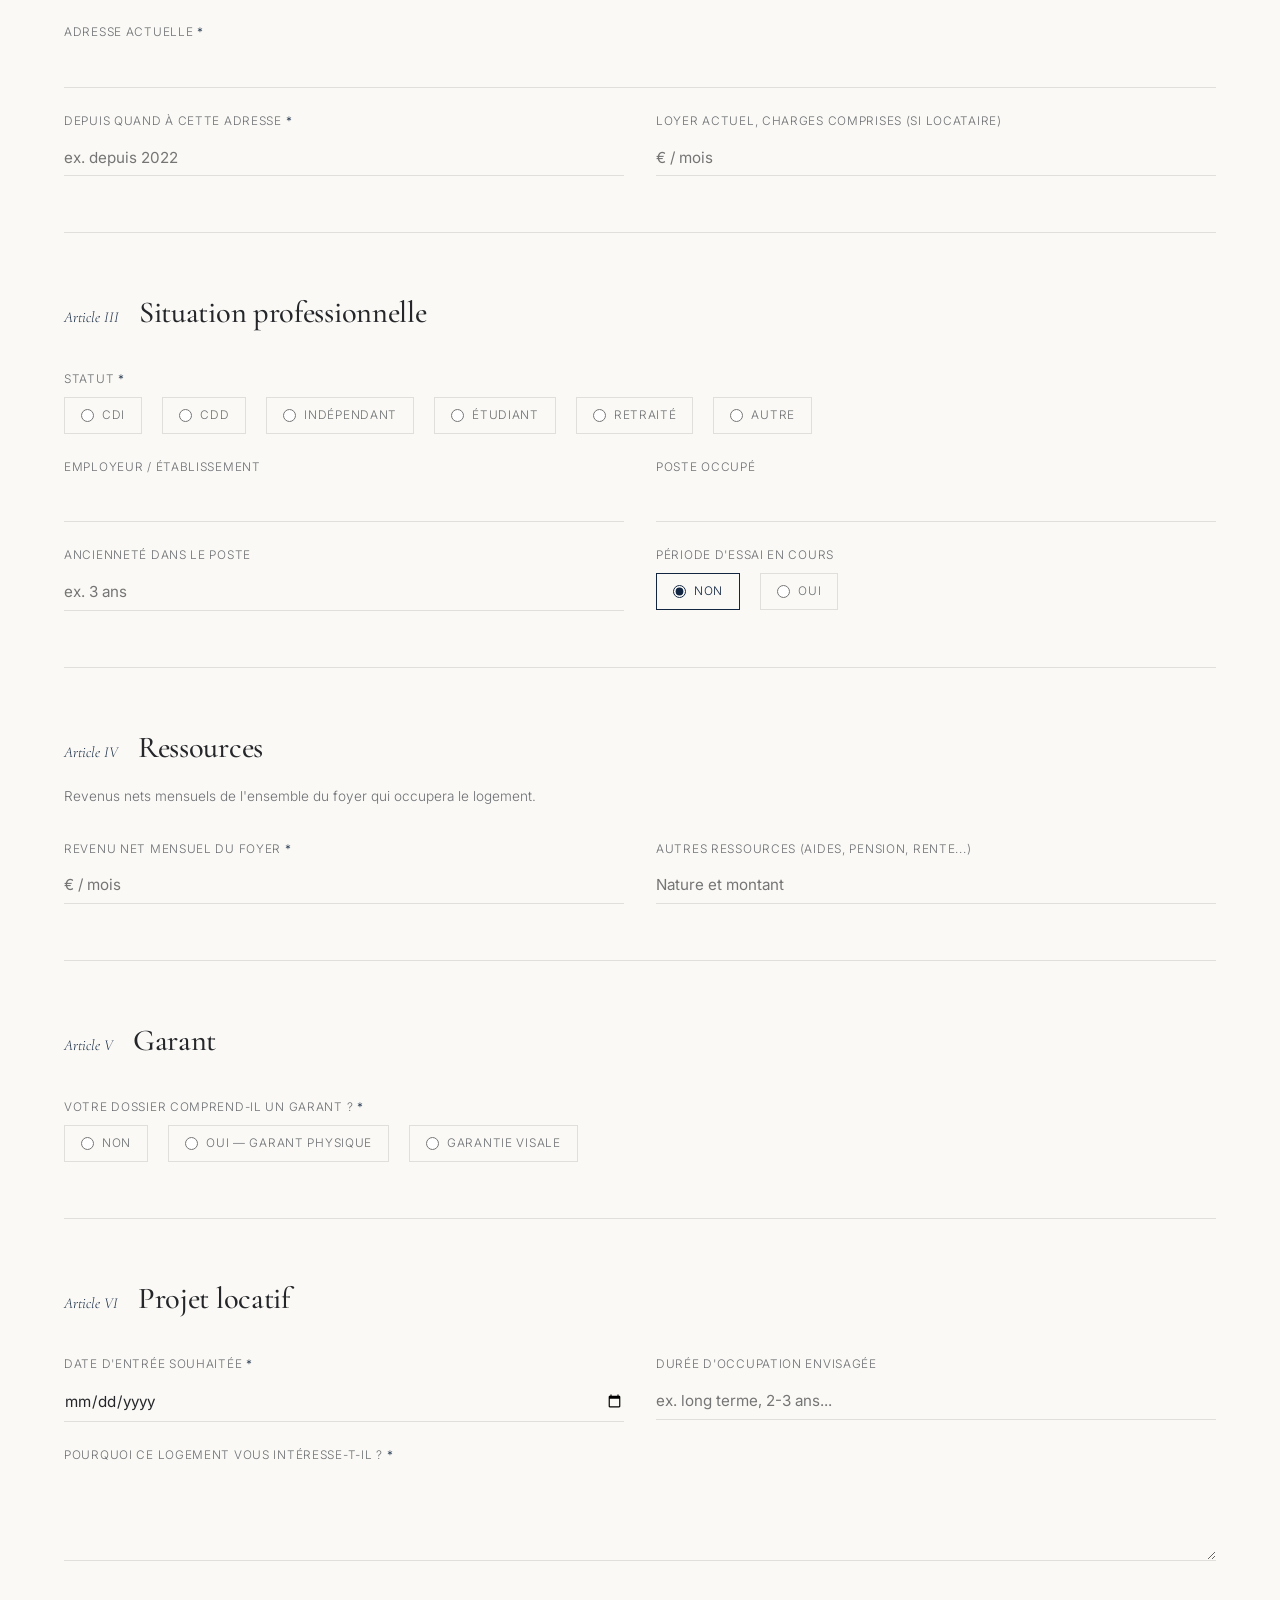
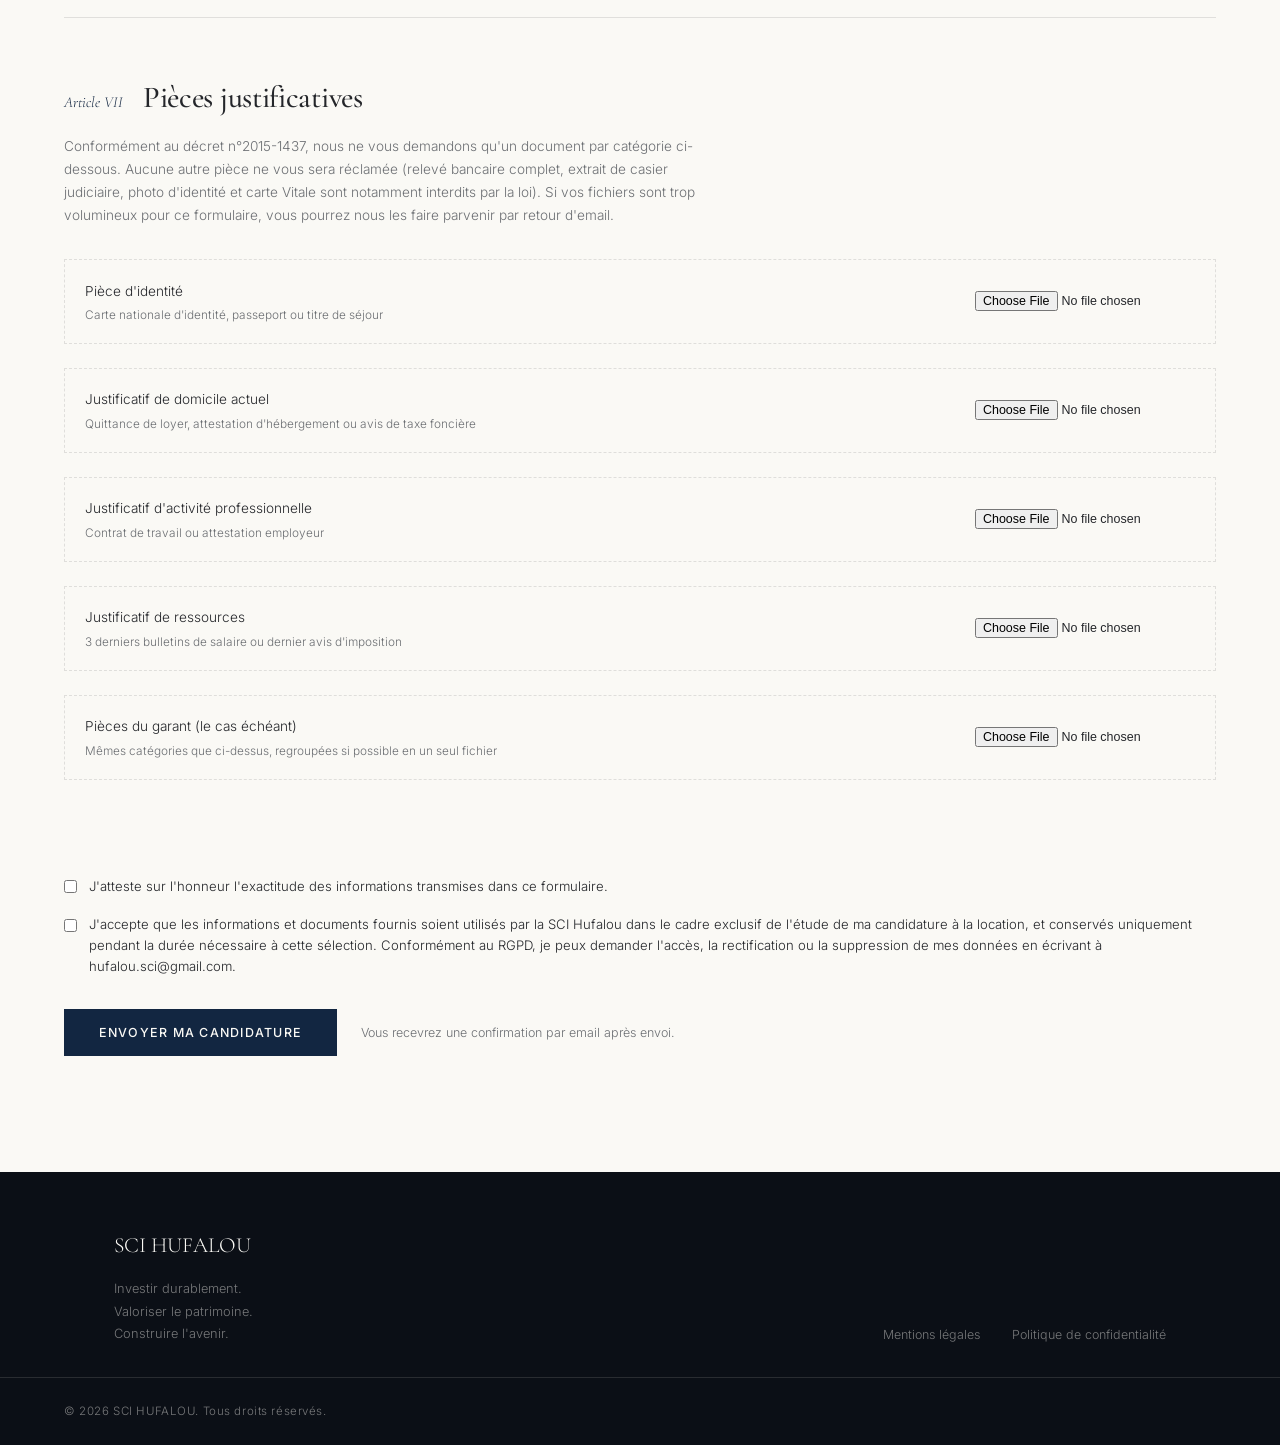
==== commit ec2f7908: "Update candidature-locataire.html" ====
--- a/candidature-locataire.html
+++ b/candidature-locataire.html
@@ -253,14 +253,6 @@
               <div class="field field-full cols-1">
                 <label for="motivation">Pourquoi ce logement vous intéresse-t-il ? <span class="req">*</span></label>
                 <textarea id="motivation" name="motivation" required></textarea>
-              </div>
-              <div class="field field-full cols-1">
-                <label for="projet_vie">Comment décririez-vous votre projet pour les prochaines années ?</label>
-                <textarea id="projet_vie" name="projet_de_vie"></textarea>
-              </div>
-              <div class="field field-full cols-1">
-                <label for="precisions">Un élément de votre dossier que vous souhaitez nous préciser ?</label>
-                <textarea id="precisions" name="precisions_candidat"></textarea>
               </div>
             </div>
           </article>
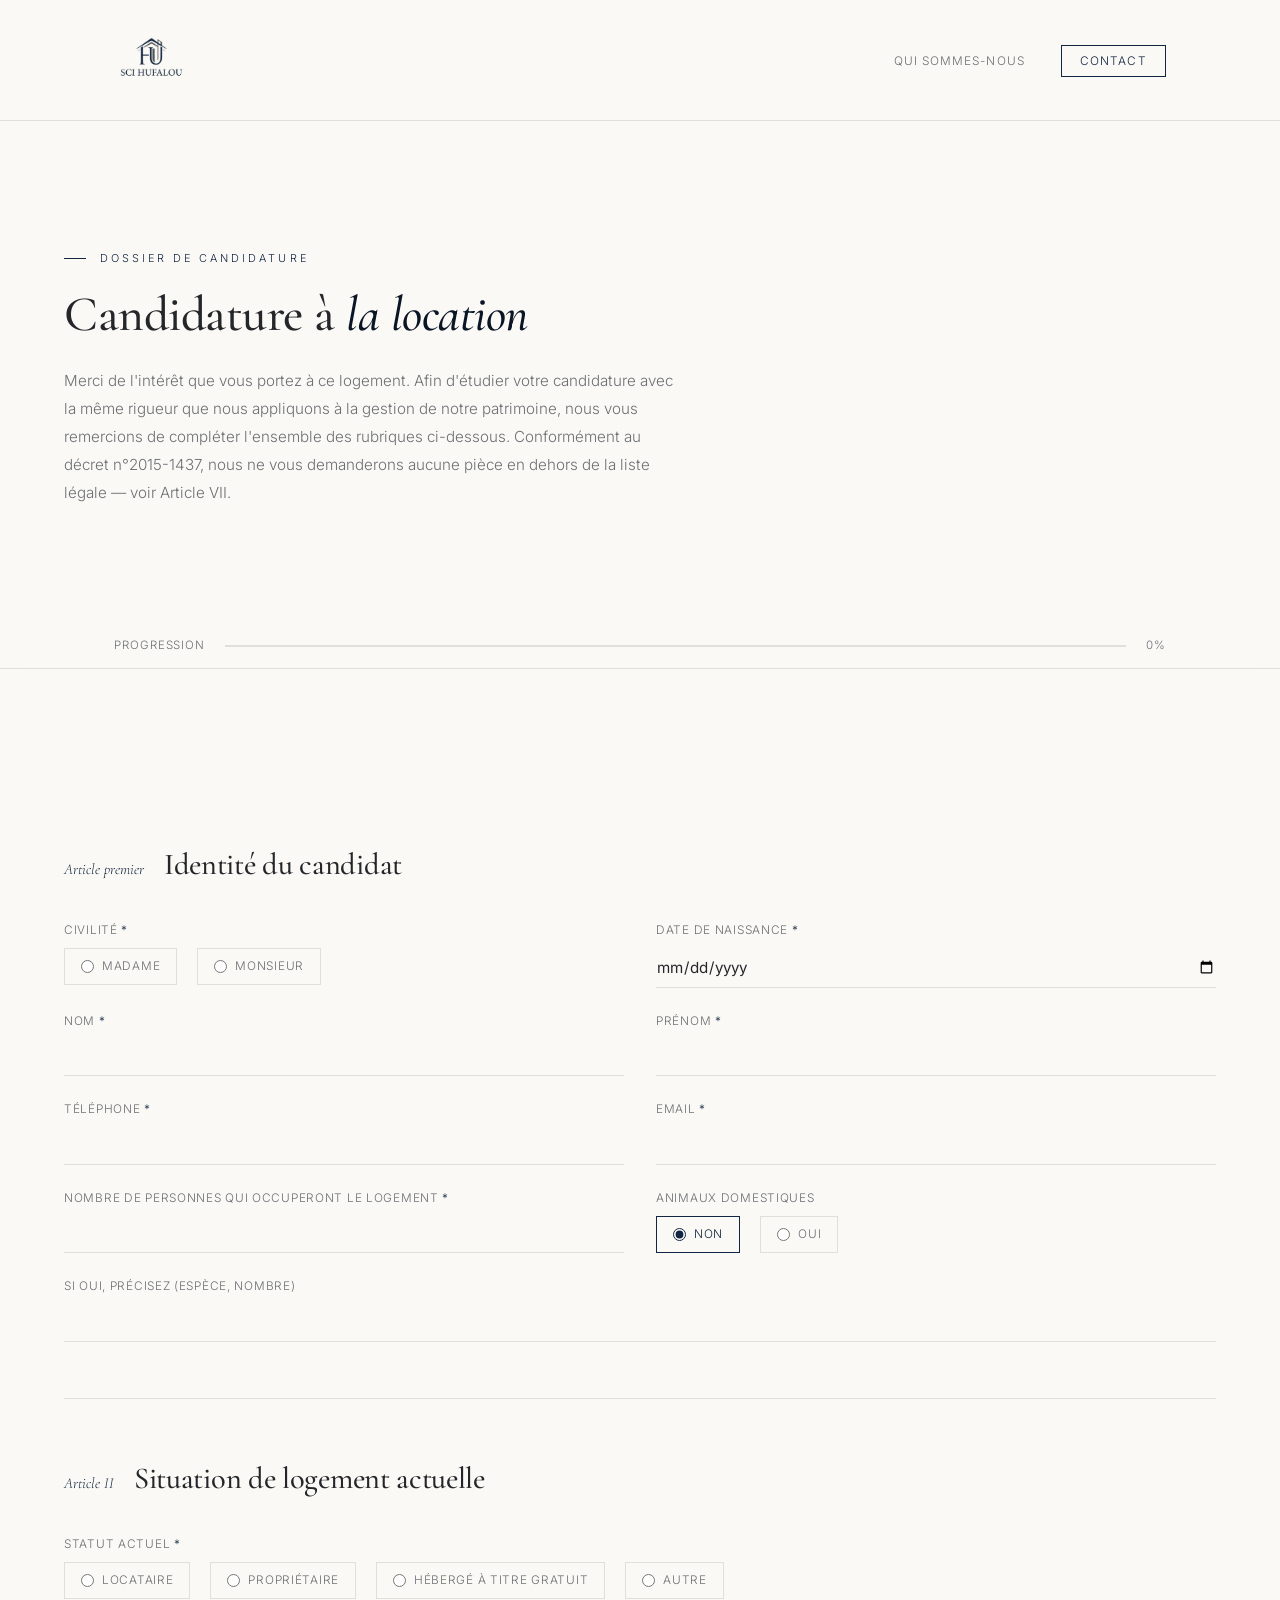
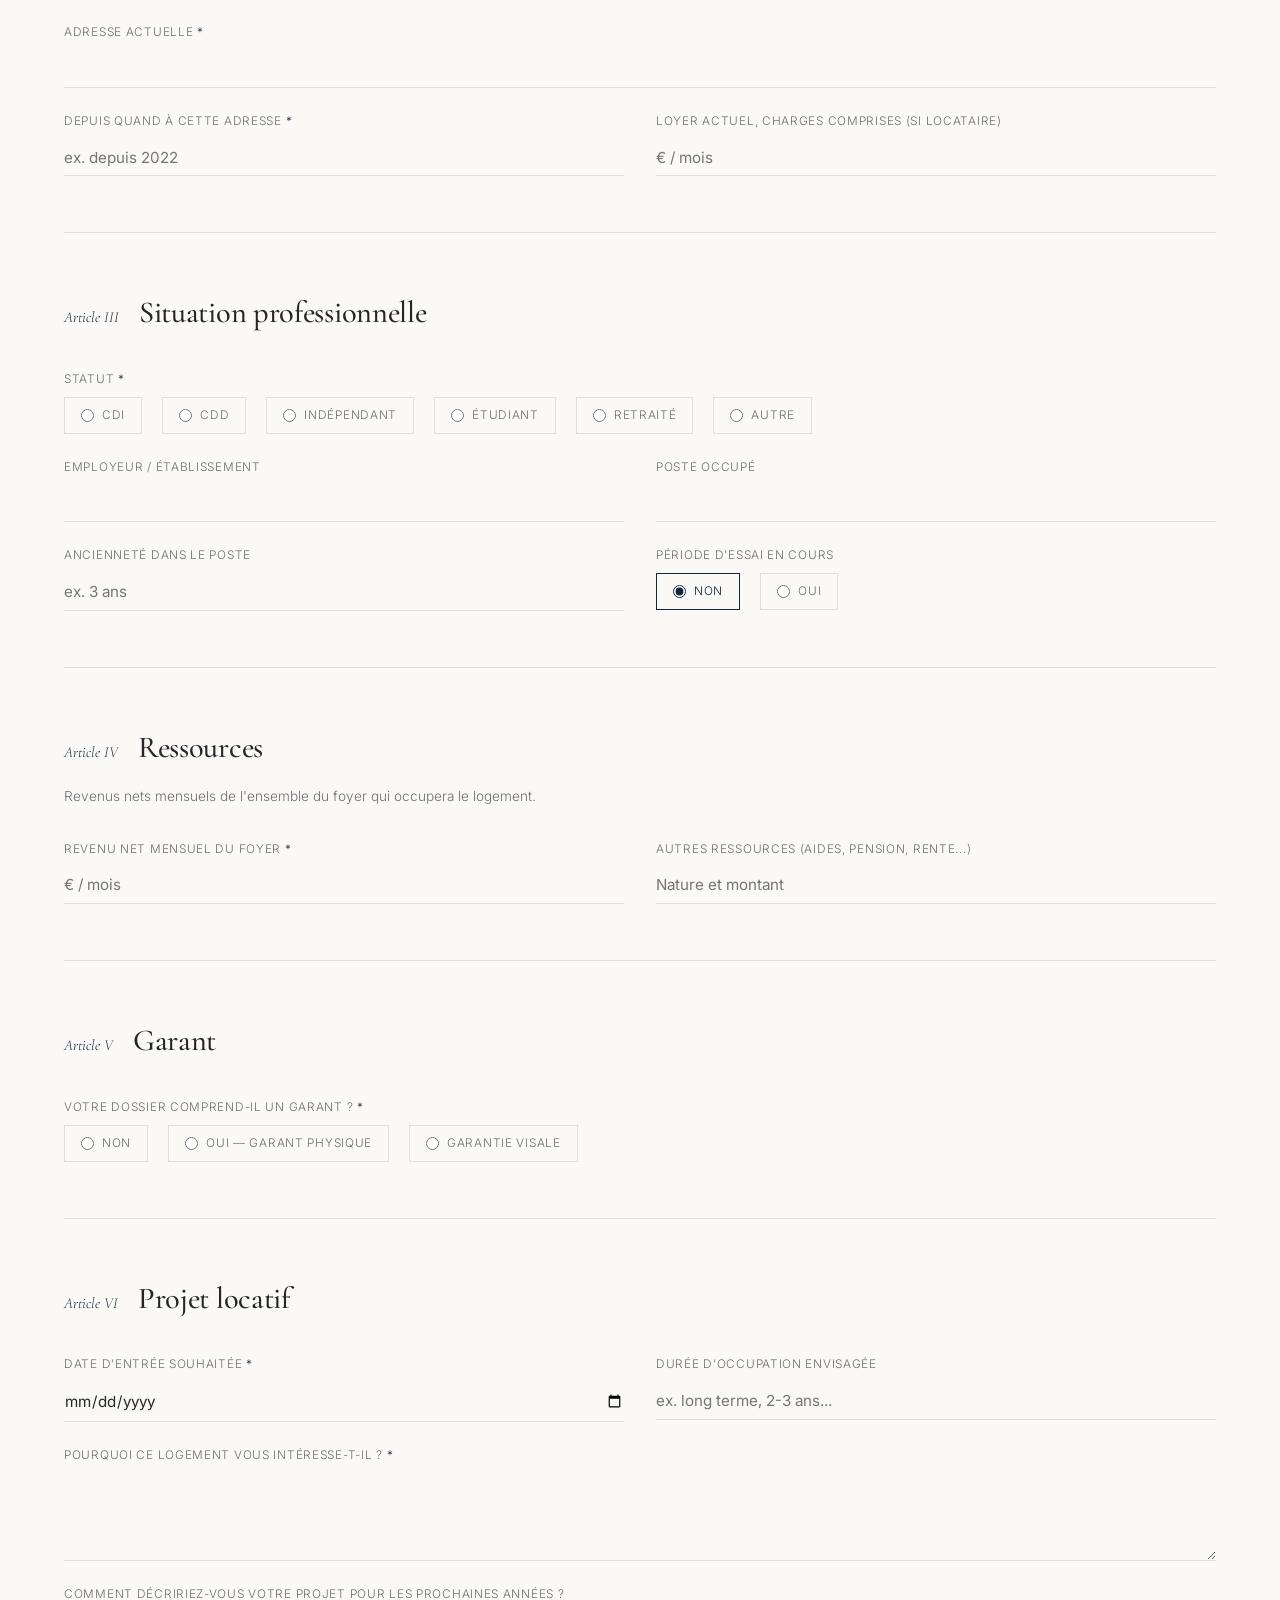
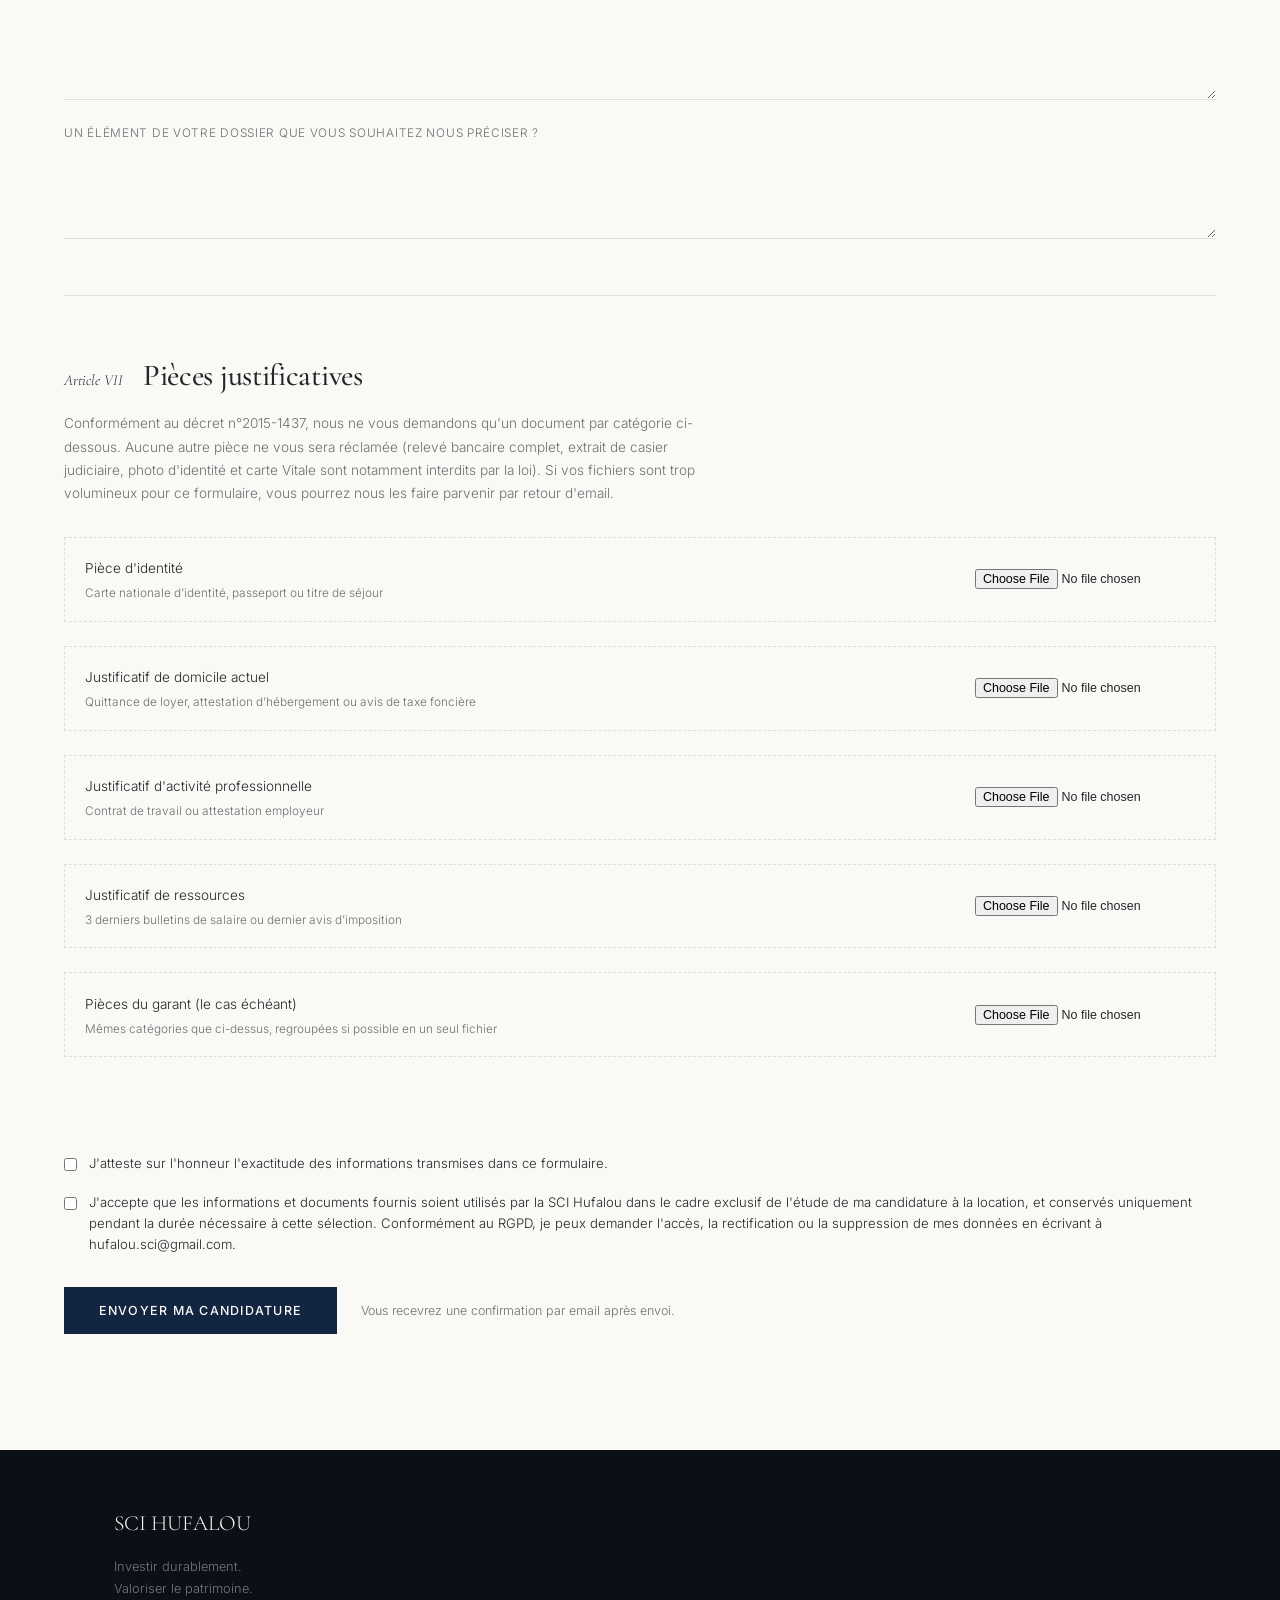
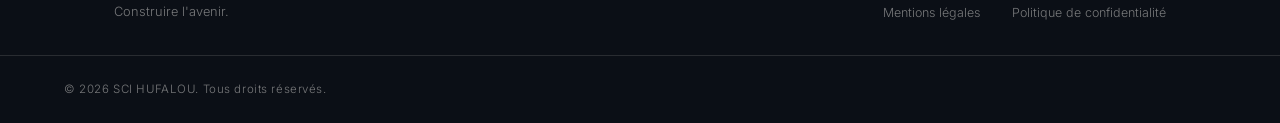
==== commit 0fe61312: "Add files via upload" ====
--- a/candidature-locataire.html
+++ b/candidature-locataire.html
@@ -45,7 +45,8 @@
           <input type="hidden" name="_subject" value="Nouvelle candidature de location — SCI Hufalou">
           <input type="hidden" name="_template" value="table">
           <input type="hidden" name="_captcha" value="true">
-          <input type="hidden" name="_next" value="https://hufalou.vercel.app/candidature-locataire.html">
+          <input type="hidden" name="_next" value="https://hufalou.vercel.app/merci.html">
+          <input type="hidden" name="_autoresponse" value="Bonjour, nous vous confirmons la bonne réception de votre dossier de candidature pour le logement de la SCI Hufalou. Nous l'étudions avec attention et reviendrons vers vous personnellement dans les meilleurs délais. Cordialement, SCI Hufalou">
           <input type="text" name="_honey" style="display:none" tabindex="-1" autocomplete="off">
 
           <!-- ARTICLE PREMIER — IDENTITÉ -->
@@ -253,6 +254,14 @@
               <div class="field field-full cols-1">
                 <label for="motivation">Pourquoi ce logement vous intéresse-t-il ? <span class="req">*</span></label>
                 <textarea id="motivation" name="motivation" required></textarea>
+              </div>
+              <div class="field field-full cols-1">
+                <label for="projet_vie">Comment décririez-vous votre projet pour les prochaines années ?</label>
+                <textarea id="projet_vie" name="projet_de_vie"></textarea>
+              </div>
+              <div class="field field-full cols-1">
+                <label for="precisions">Un élément de votre dossier que vous souhaitez nous préciser ?</label>
+                <textarea id="precisions" name="precisions_candidat"></textarea>
               </div>
             </div>
           </article>
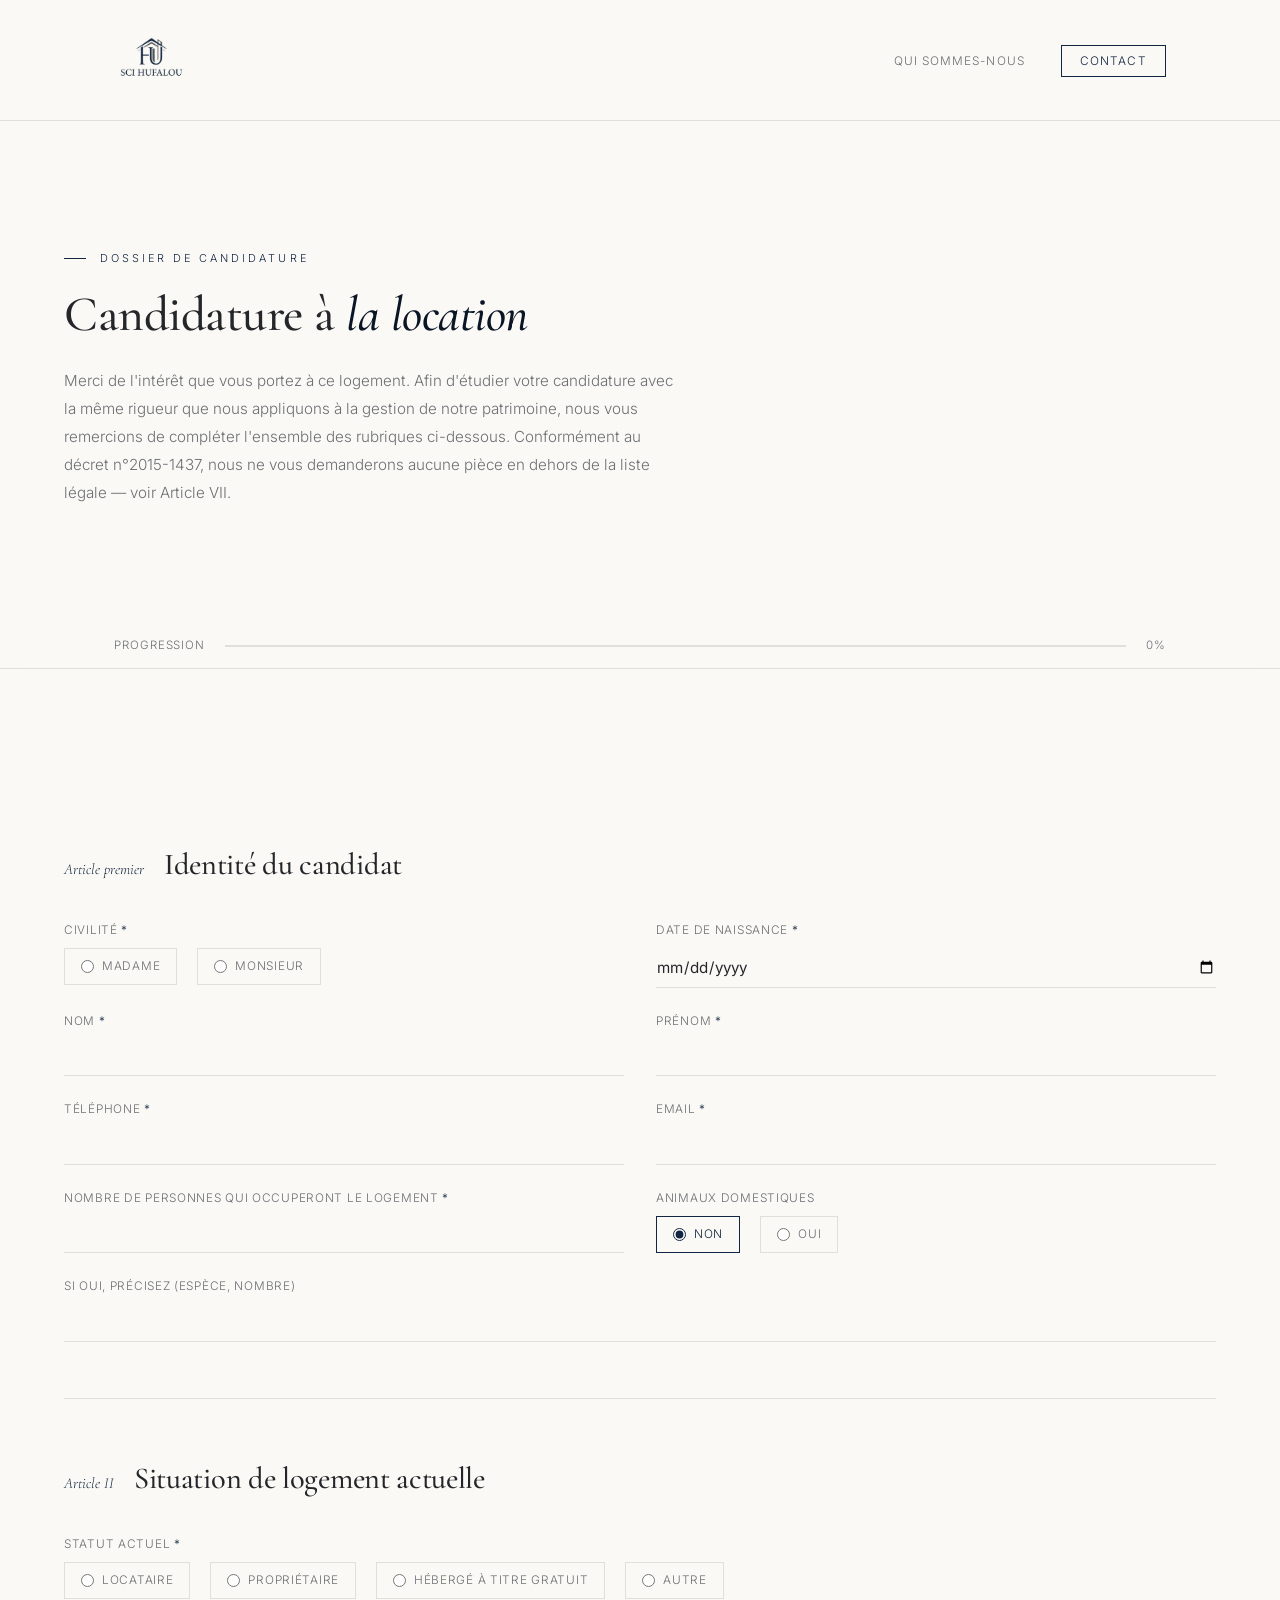
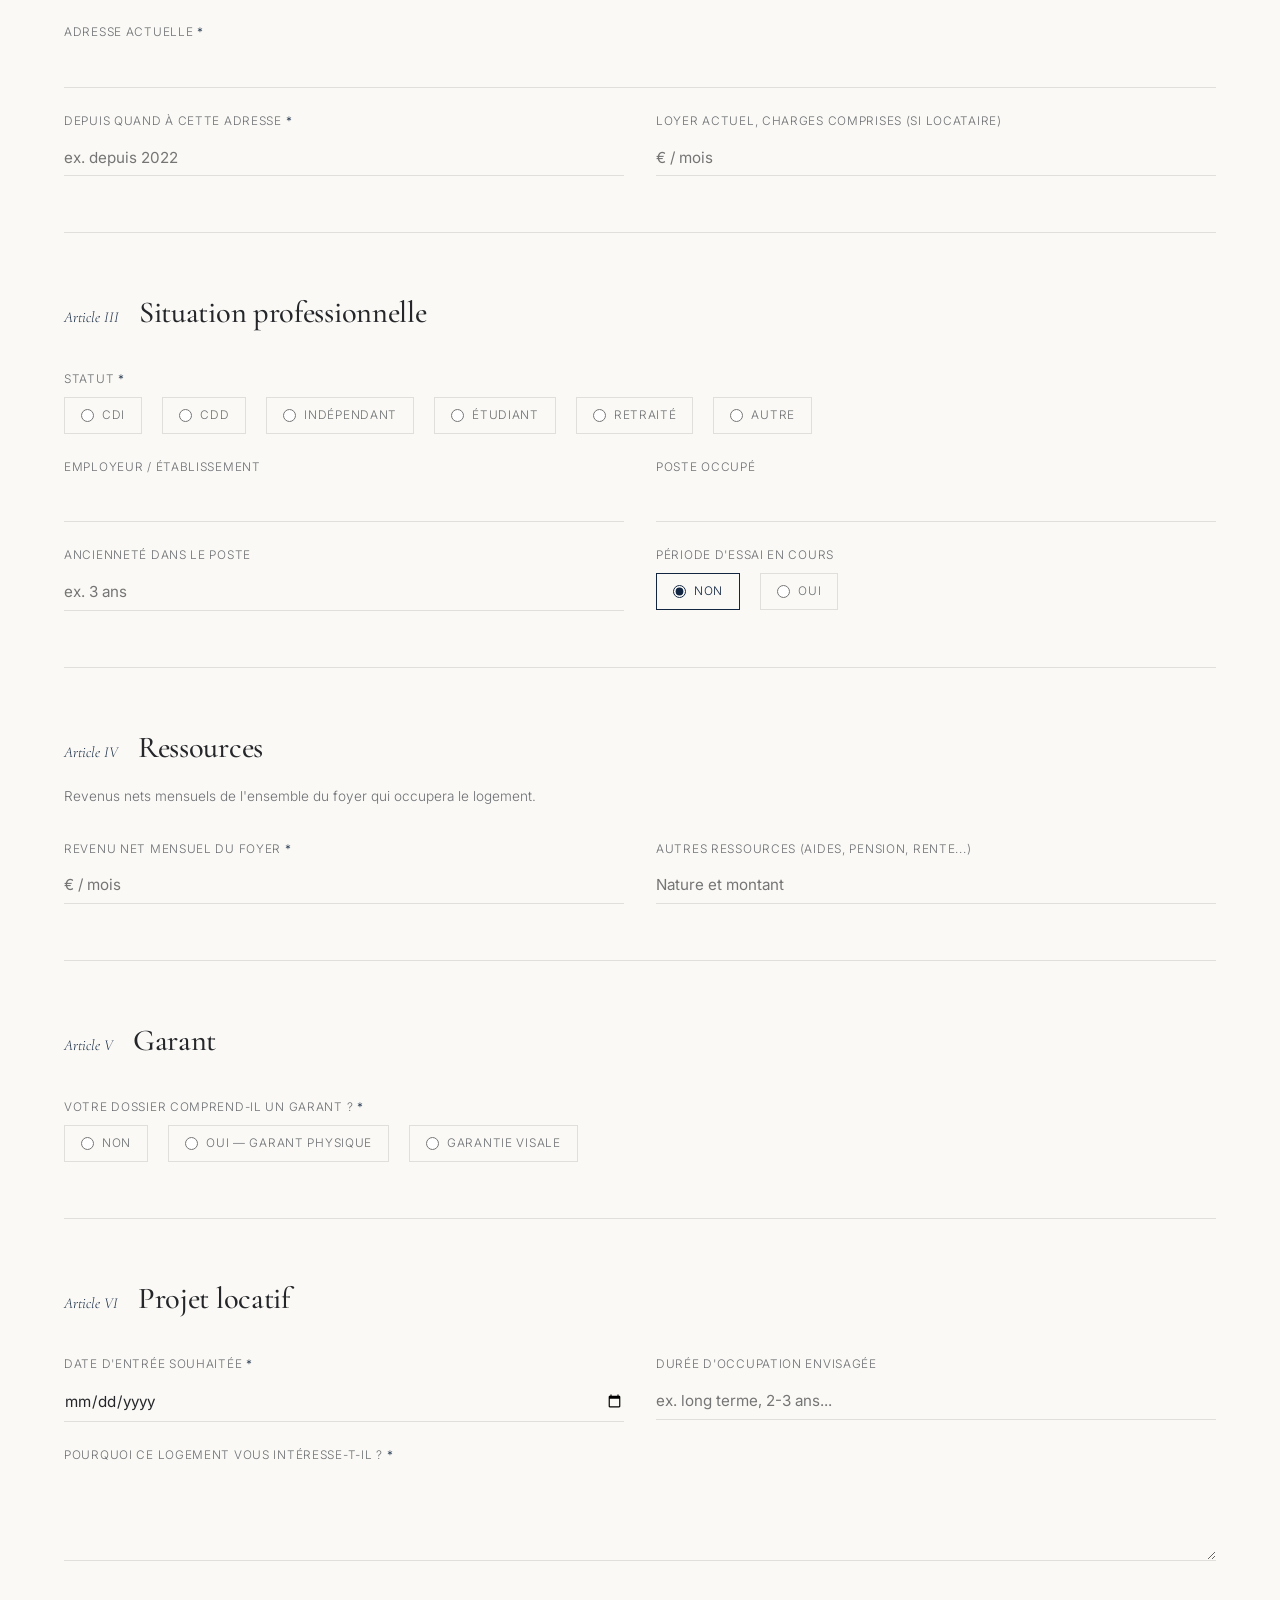
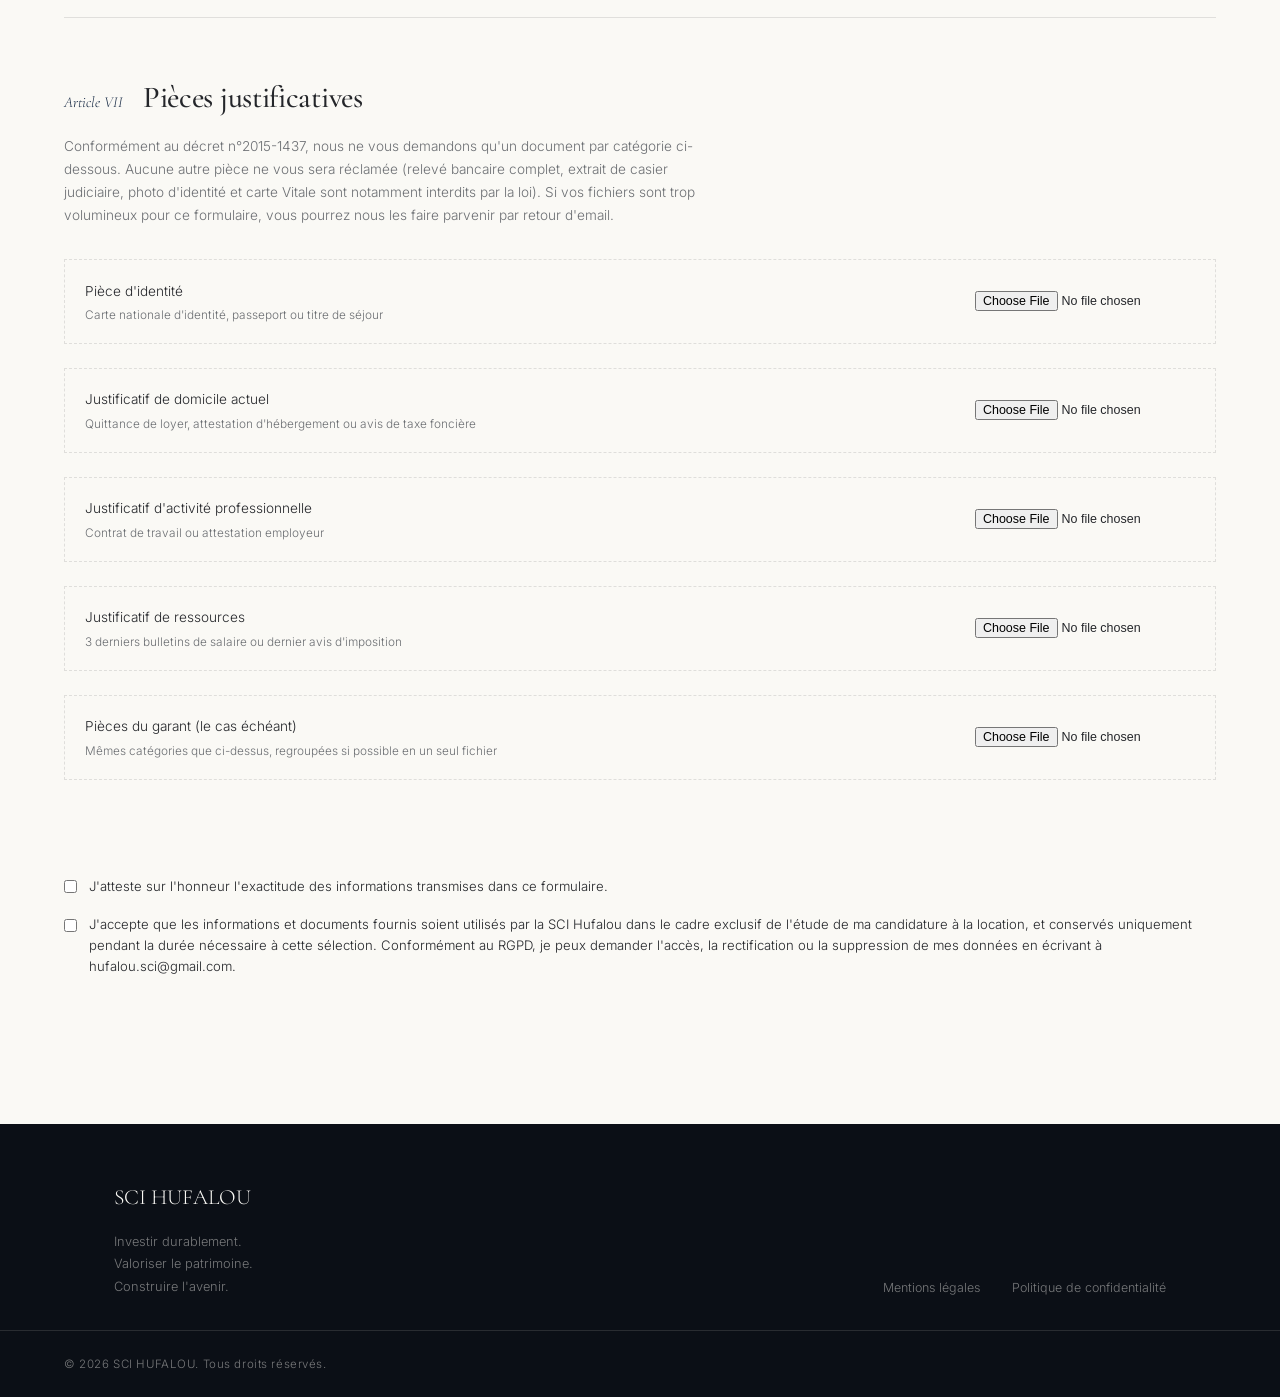
==== commit 84ef8b54: "Update candidature-locataire.html" ====
--- a/candidature-locataire.html
+++ b/candidature-locataire.html
@@ -255,14 +255,6 @@
                 <label for="motivation">Pourquoi ce logement vous intéresse-t-il ? <span class="req">*</span></label>
                 <textarea id="motivation" name="motivation" required></textarea>
               </div>
-              <div class="field field-full cols-1">
-                <label for="projet_vie">Comment décririez-vous votre projet pour les prochaines années ?</label>
-                <textarea id="projet_vie" name="projet_de_vie"></textarea>
-              </div>
-              <div class="field field-full cols-1">
-                <label for="precisions">Un élément de votre dossier que vous souhaitez nous préciser ?</label>
-                <textarea id="precisions" name="precisions_candidat"></textarea>
-              </div>
             </div>
           </article>
 
@@ -332,11 +324,6 @@
               pendant la durée nécessaire à cette sélection. Conformément au RGPD, je peux demander l'accès,
               la rectification ou la suppression de mes données en écrivant à hufalou.sci@gmail.com.
             </label>
-          </div>
-
-          <div class="doss-submit-row">
-            <button type="submit" class="btn-primary">Envoyer ma candidature</button>
-            <span class="doss-submit-note">Vous recevrez une confirmation par email après envoi.</span>
           </div>
 
         </form>
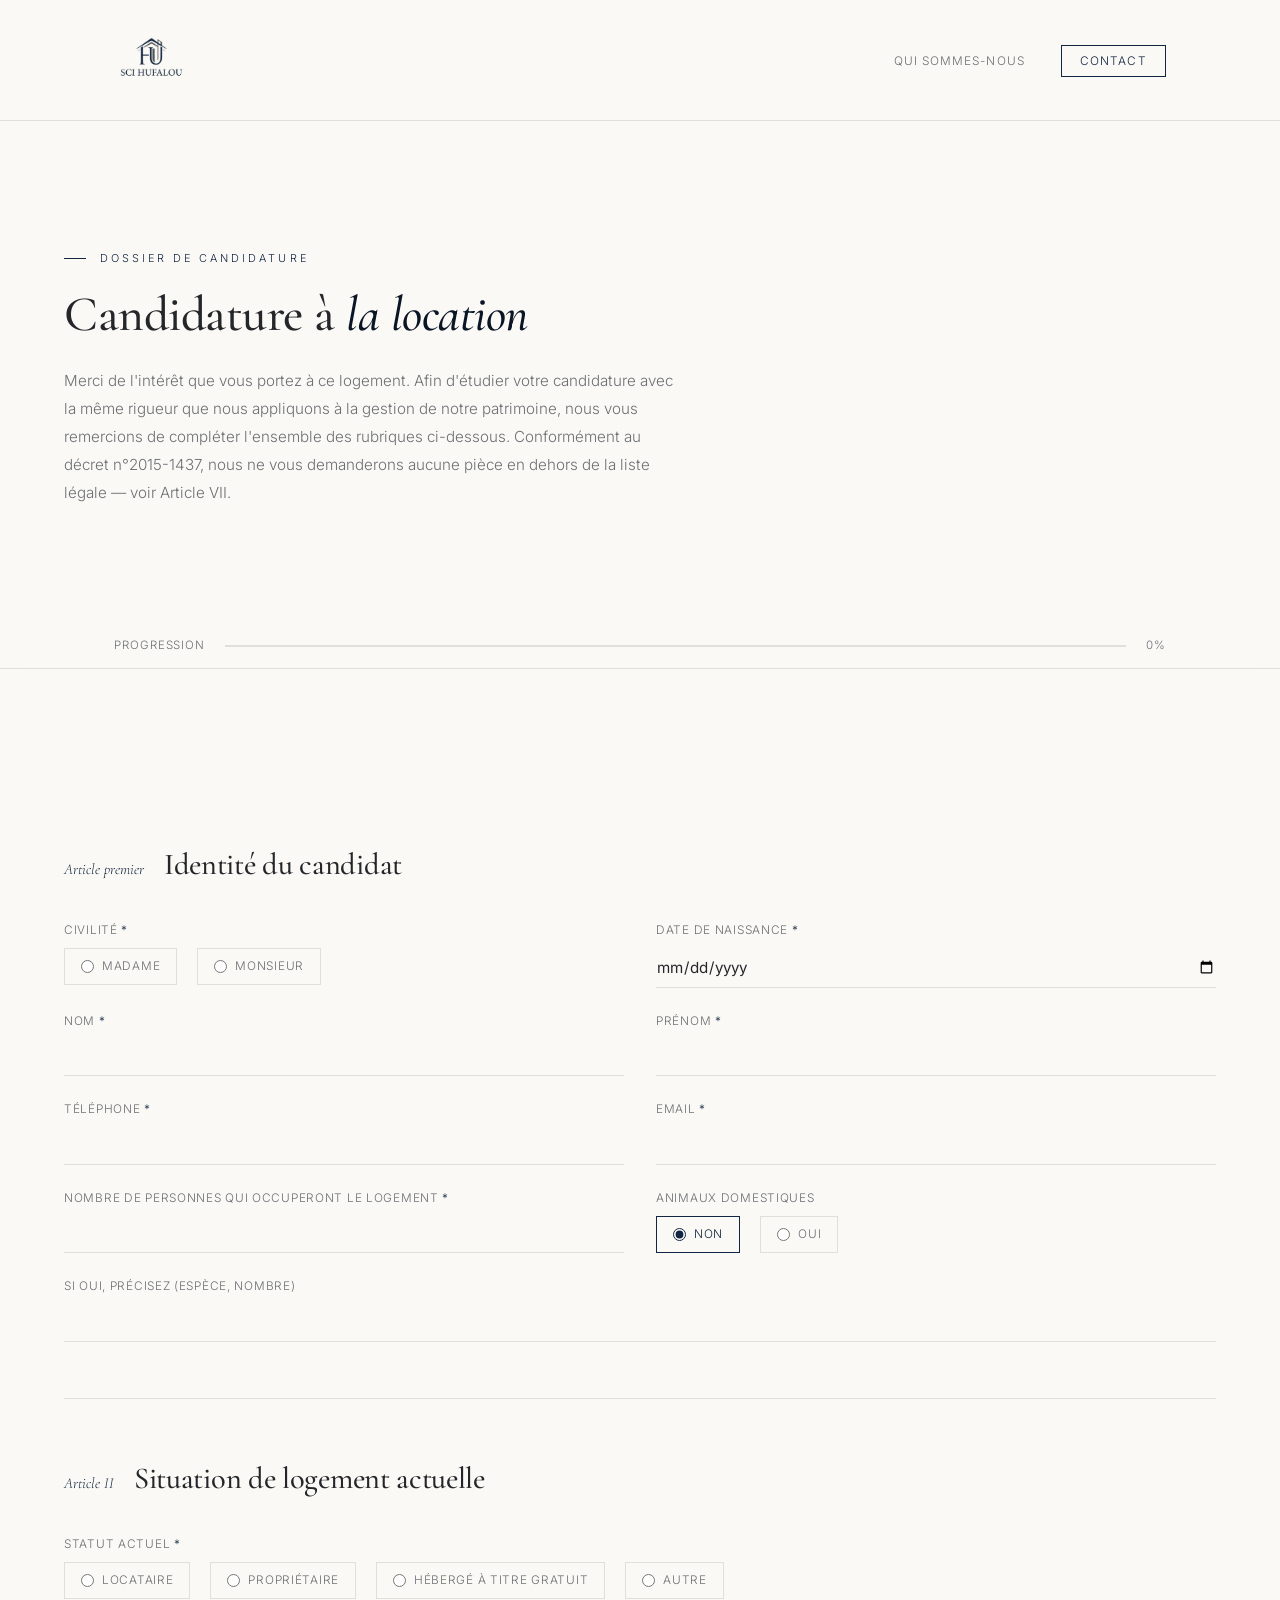
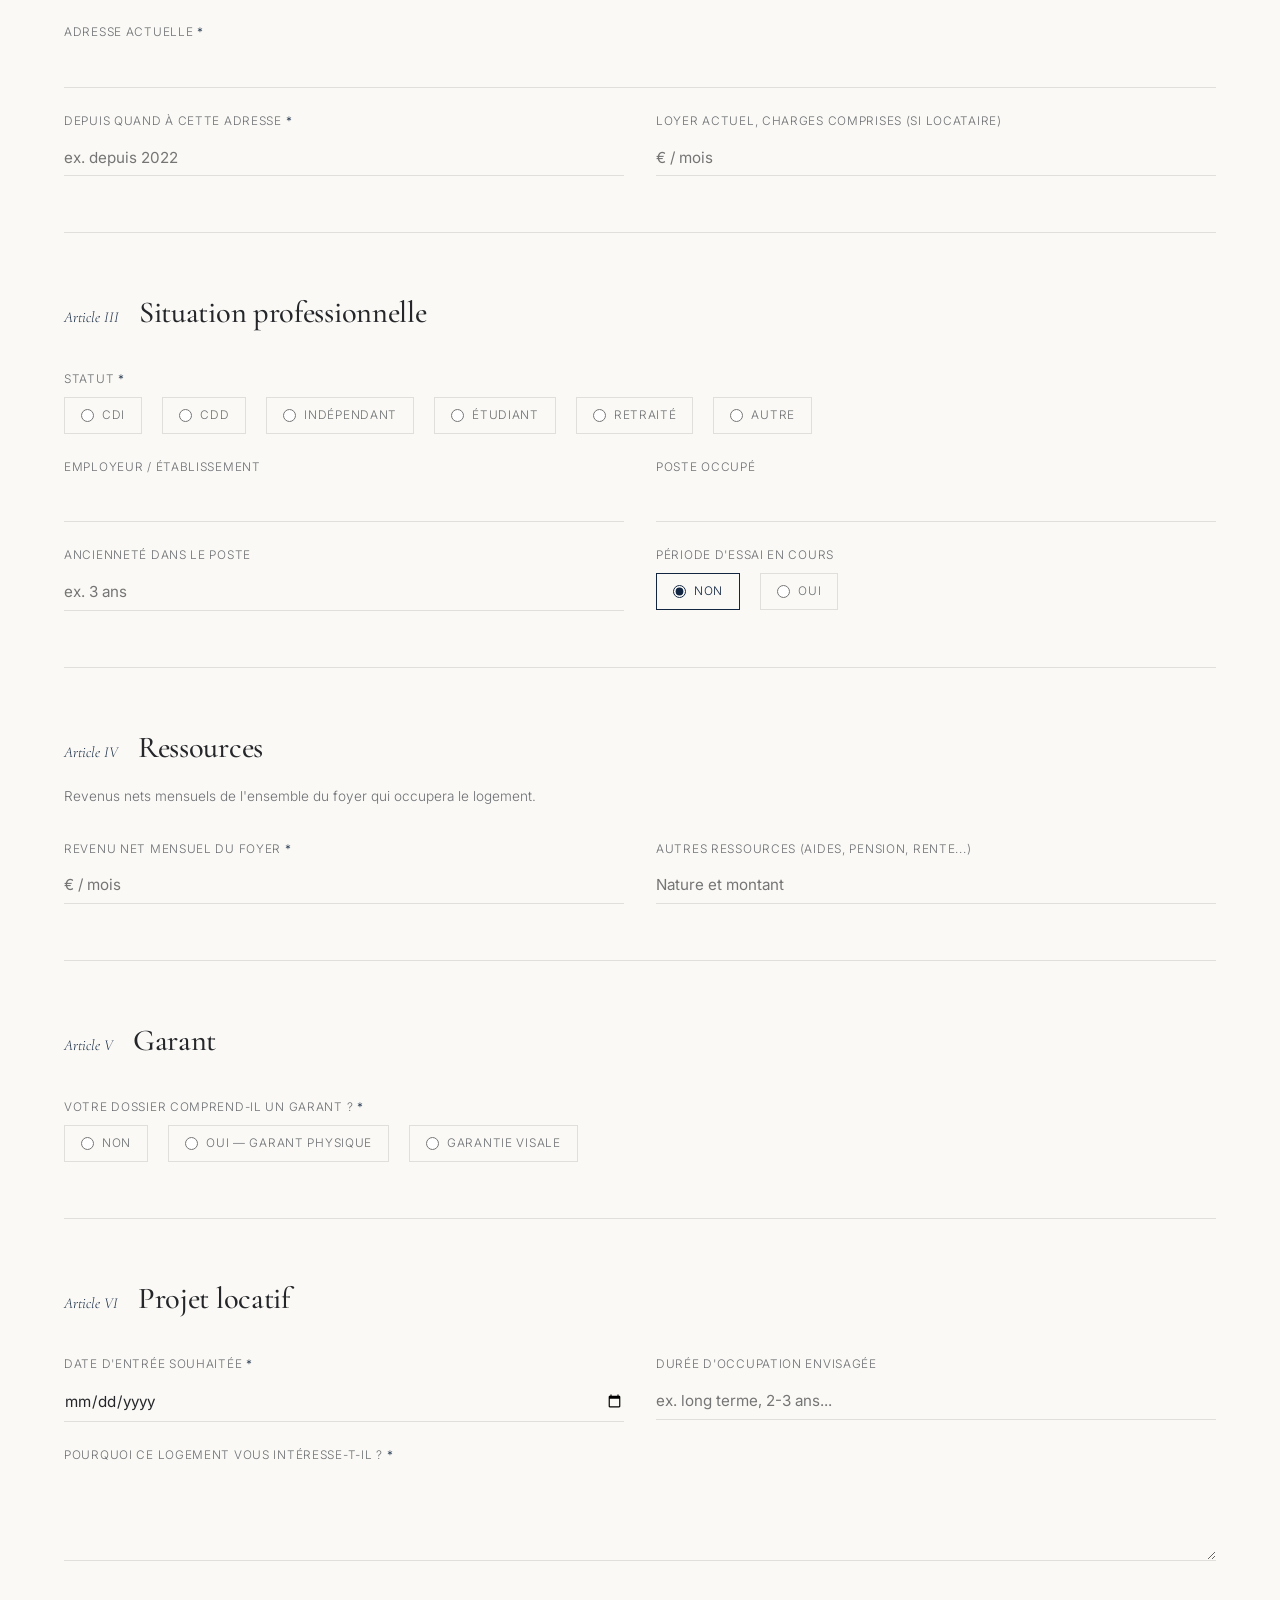
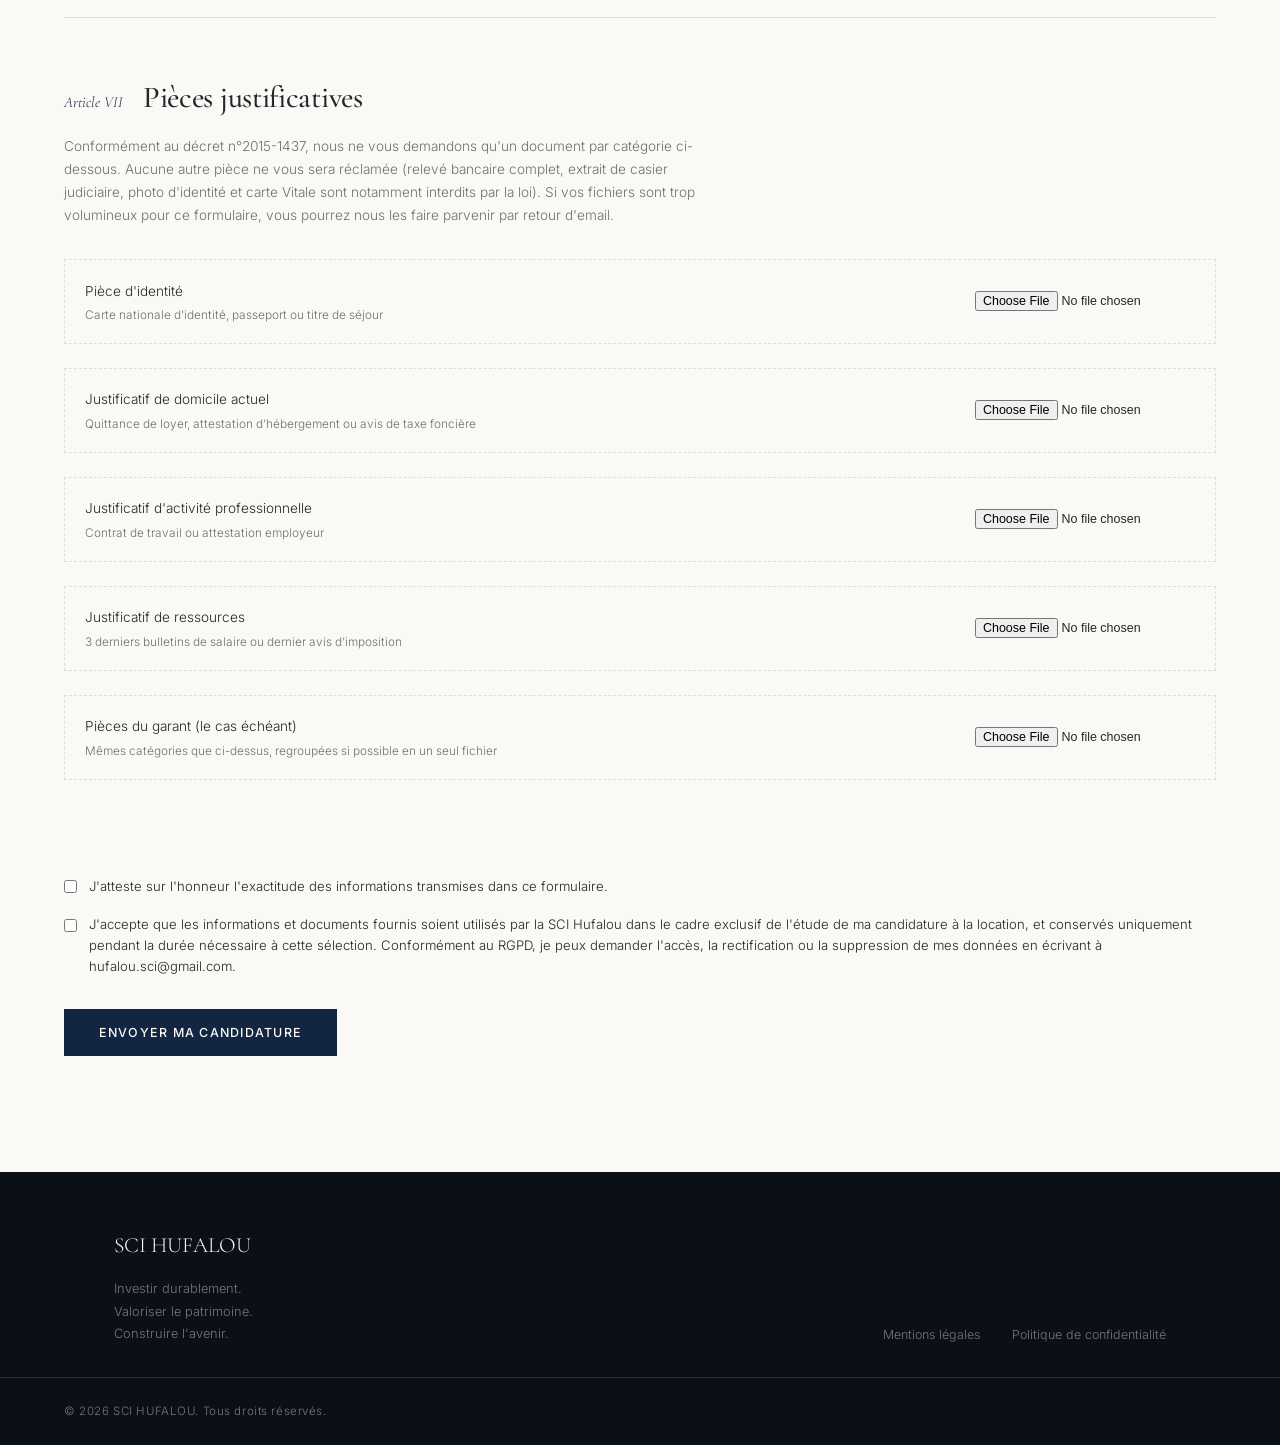
==== commit d756ac5c: "Update candidature-locataire.html" ====
--- a/candidature-locataire.html
+++ b/candidature-locataire.html
@@ -324,6 +324,10 @@
               pendant la durée nécessaire à cette sélection. Conformément au RGPD, je peux demander l'accès,
               la rectification ou la suppression de mes données en écrivant à hufalou.sci@gmail.com.
             </label>
+          </div>
+
+          <div class="doss-submit-row">
+            <button type="submit" class="btn-primary">Envoyer ma candidature</button>
           </div>
 
         </form>
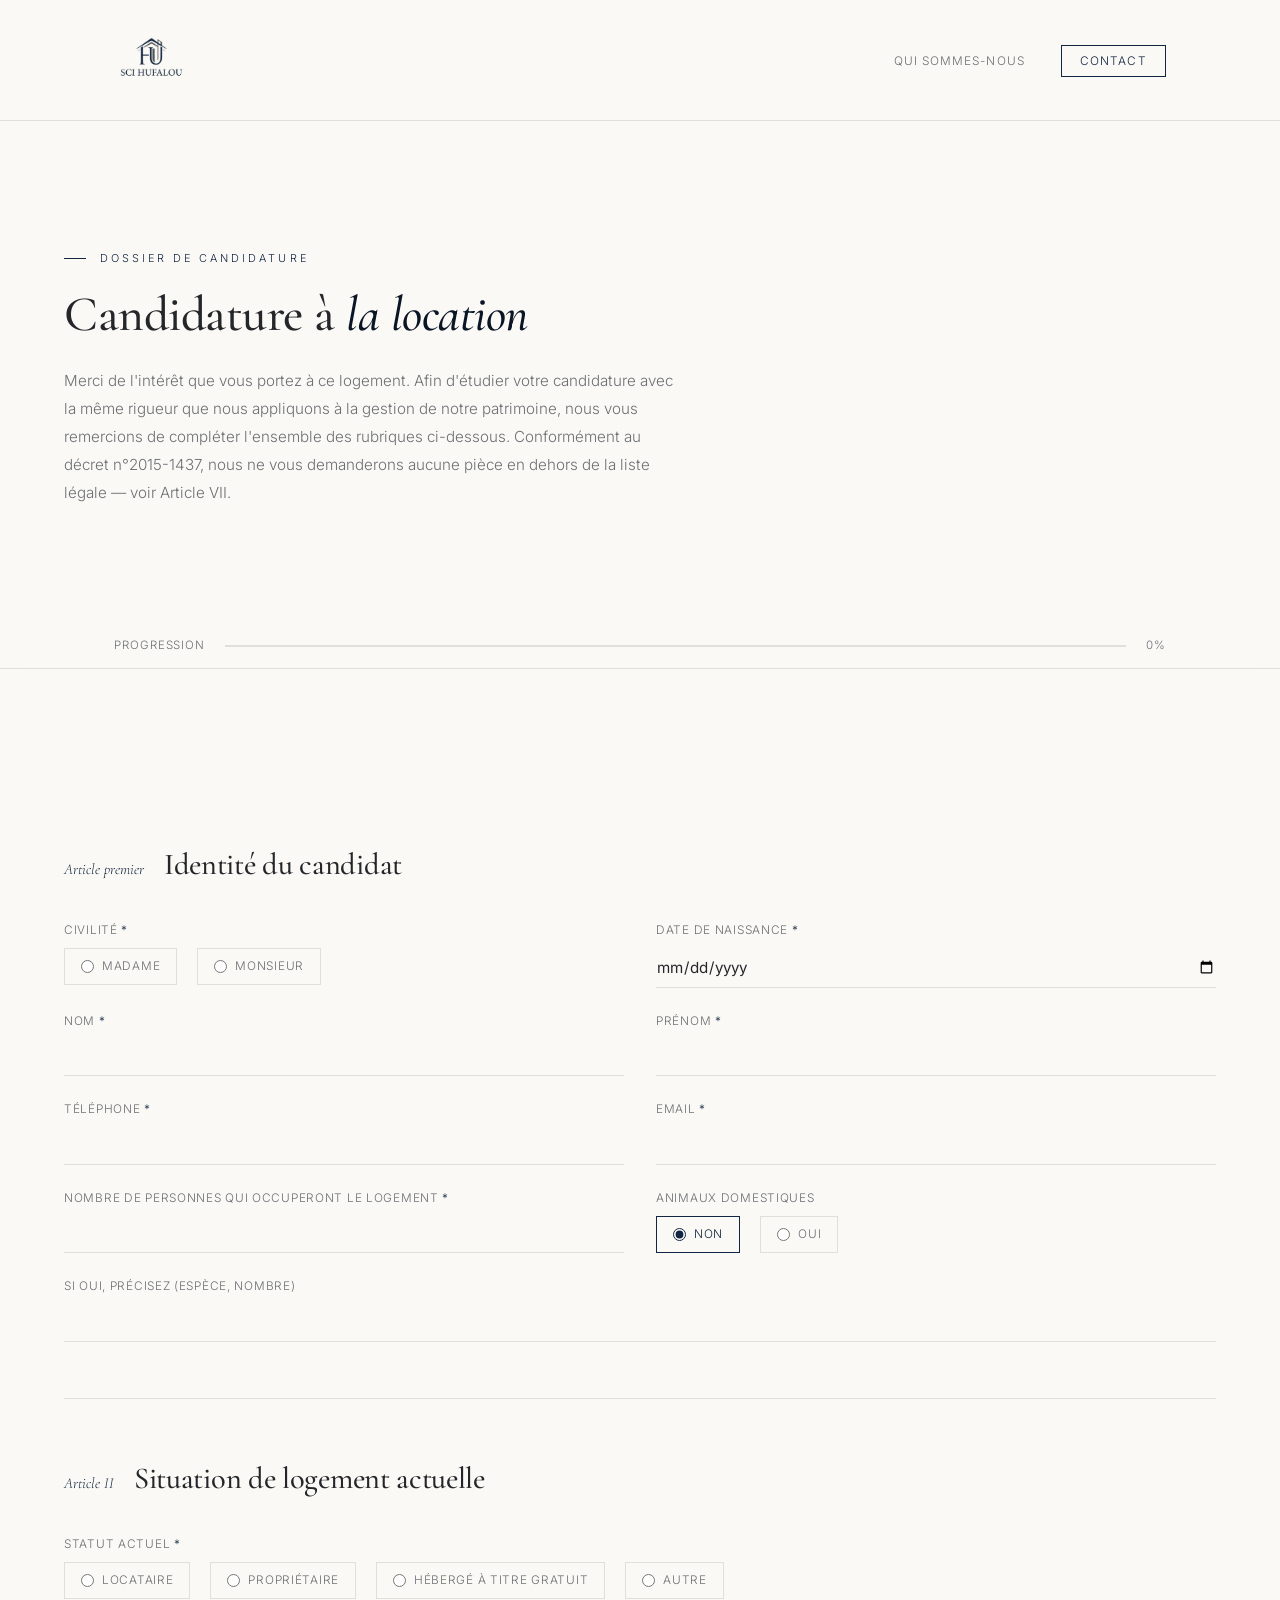
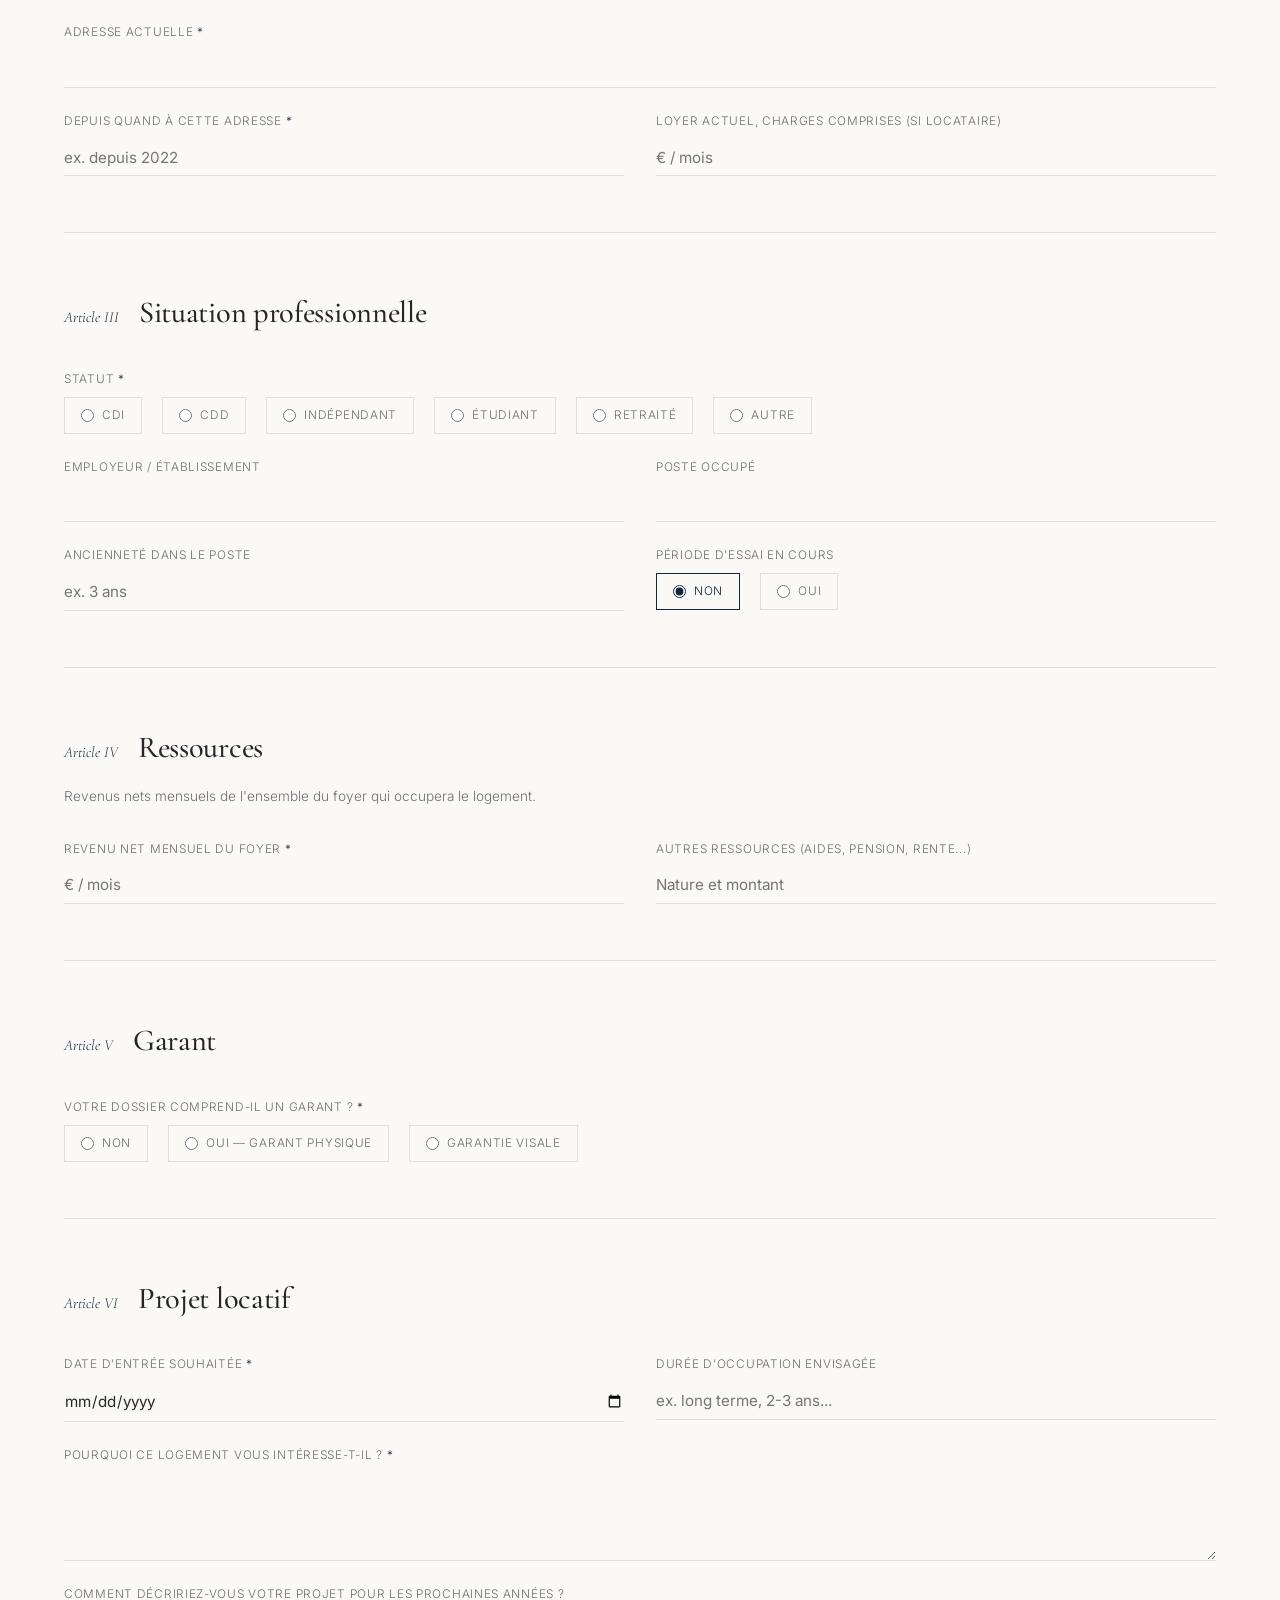
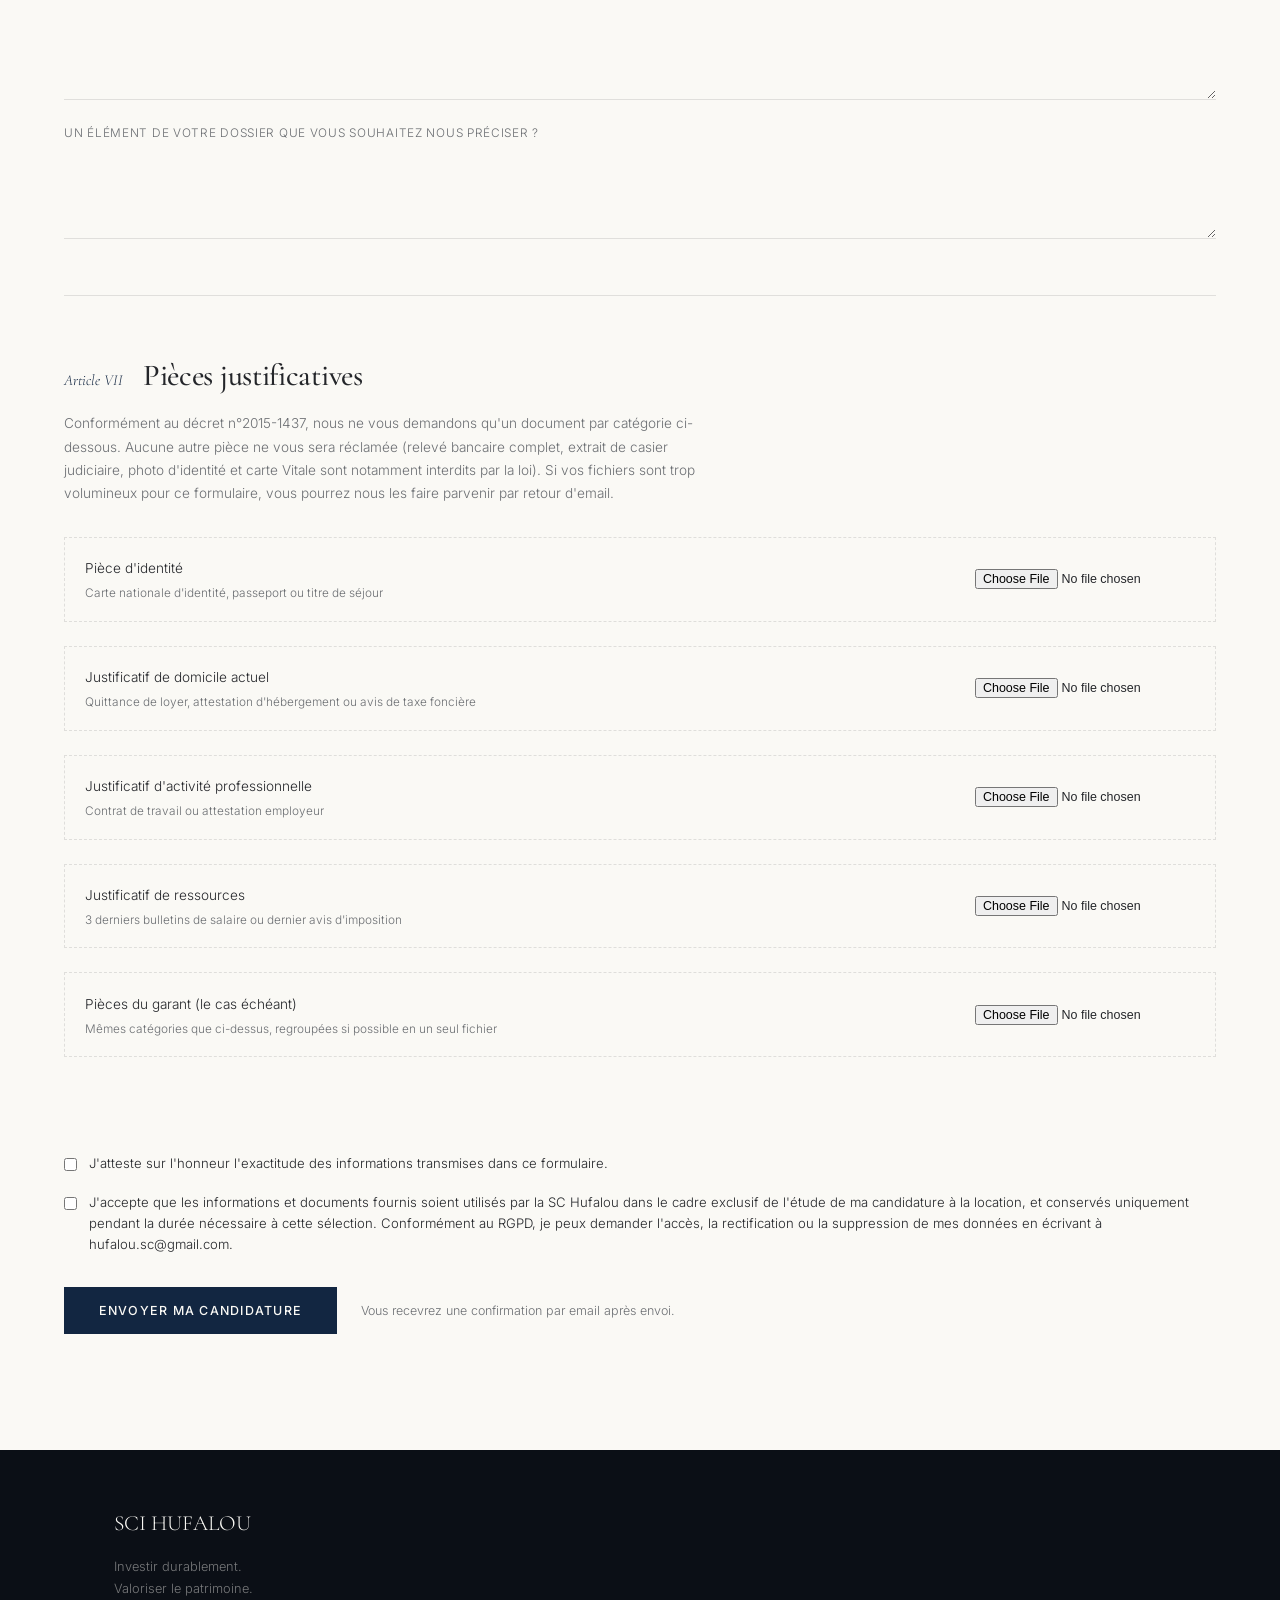
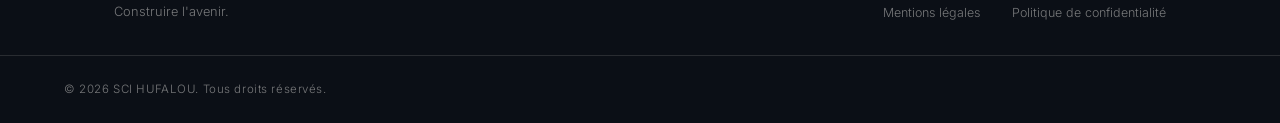
==== commit 899dfbf8: "Add files via upload" ====
--- a/candidature-locataire.html
+++ b/candidature-locataire.html
@@ -3,7 +3,7 @@
 <head>
 <meta charset="UTF-8">
 <meta name="viewport" content="width=device-width, initial-scale=1.0">
-<title>Dossier de candidature — SCI Hufalou</title>
+<title>Dossier de candidature — SC Hufalou</title>
 <meta name="robots" content="noindex, nofollow">
 <link href="https://fonts.googleapis.com/css2?family=Cormorant+Garamond:ital,wght@0,400;0,500;0,600;1,400;1,500&family=Inter:wght@300;400;500;600&display=swap" rel="stylesheet">
 <link rel="stylesheet" href="style.css">
@@ -39,14 +39,14 @@
 
     <section class="section">
       <div class="max-w">
-        <form id="candidature-form" action="https://formsubmit.co/hufalou.sci@gmail.com" method="POST" enctype="multipart/form-data">
+        <form id="candidature-form" action="https://formsubmit.co/hufalou.sc@gmail.com" method="POST" enctype="multipart/form-data">
 
           <!-- Anti-spam & configuration FormSubmit -->
-          <input type="hidden" name="_subject" value="Nouvelle candidature de location — SCI Hufalou">
+          <input type="hidden" name="_subject" value="Nouvelle candidature de location — SC Hufalou">
           <input type="hidden" name="_template" value="table">
           <input type="hidden" name="_captcha" value="true">
           <input type="hidden" name="_next" value="https://hufalou.vercel.app/merci.html">
-          <input type="hidden" name="_autoresponse" value="Bonjour, nous vous confirmons la bonne réception de votre dossier de candidature pour le logement de la SCI Hufalou. Nous l'étudions avec attention et reviendrons vers vous personnellement dans les meilleurs délais. Cordialement, SCI Hufalou">
+          <input type="hidden" name="_autoresponse" value="Bonjour, nous vous confirmons la bonne réception de votre dossier de candidature pour le logement de la SC Hufalou. Nous l'étudions avec attention et reviendrons vers vous personnellement dans les meilleurs délais. Cordialement, SC Hufalou">
           <input type="text" name="_honey" style="display:none" tabindex="-1" autocomplete="off">
 
           <!-- ARTICLE PREMIER — IDENTITÉ -->
@@ -254,6 +254,14 @@
               <div class="field field-full cols-1">
                 <label for="motivation">Pourquoi ce logement vous intéresse-t-il ? <span class="req">*</span></label>
                 <textarea id="motivation" name="motivation" required></textarea>
+              </div>
+              <div class="field field-full cols-1">
+                <label for="projet_vie">Comment décririez-vous votre projet pour les prochaines années ?</label>
+                <textarea id="projet_vie" name="projet_de_vie"></textarea>
+              </div>
+              <div class="field field-full cols-1">
+                <label for="precisions">Un élément de votre dossier que vous souhaitez nous préciser ?</label>
+                <textarea id="precisions" name="precisions_candidat"></textarea>
               </div>
             </div>
           </article>
@@ -319,15 +327,16 @@
             </label>
             <label class="consent-line">
               <input type="checkbox" name="consentement_rgpd" value="Oui" required>
-              J'accepte que les informations et documents fournis soient utilisés par la SCI Hufalou
+              J'accepte que les informations et documents fournis soient utilisés par la SC Hufalou
               dans le cadre exclusif de l'étude de ma candidature à la location, et conservés uniquement
               pendant la durée nécessaire à cette sélection. Conformément au RGPD, je peux demander l'accès,
-              la rectification ou la suppression de mes données en écrivant à hufalou.sci@gmail.com.
+              la rectification ou la suppression de mes données en écrivant à hufalou.sc@gmail.com.
             </label>
           </div>
 
           <div class="doss-submit-row">
             <button type="submit" class="btn-primary">Envoyer ma candidature</button>
+            <span class="doss-submit-note">Vous recevrez une confirmation par email après envoi.</span>
           </div>
 
         </form>
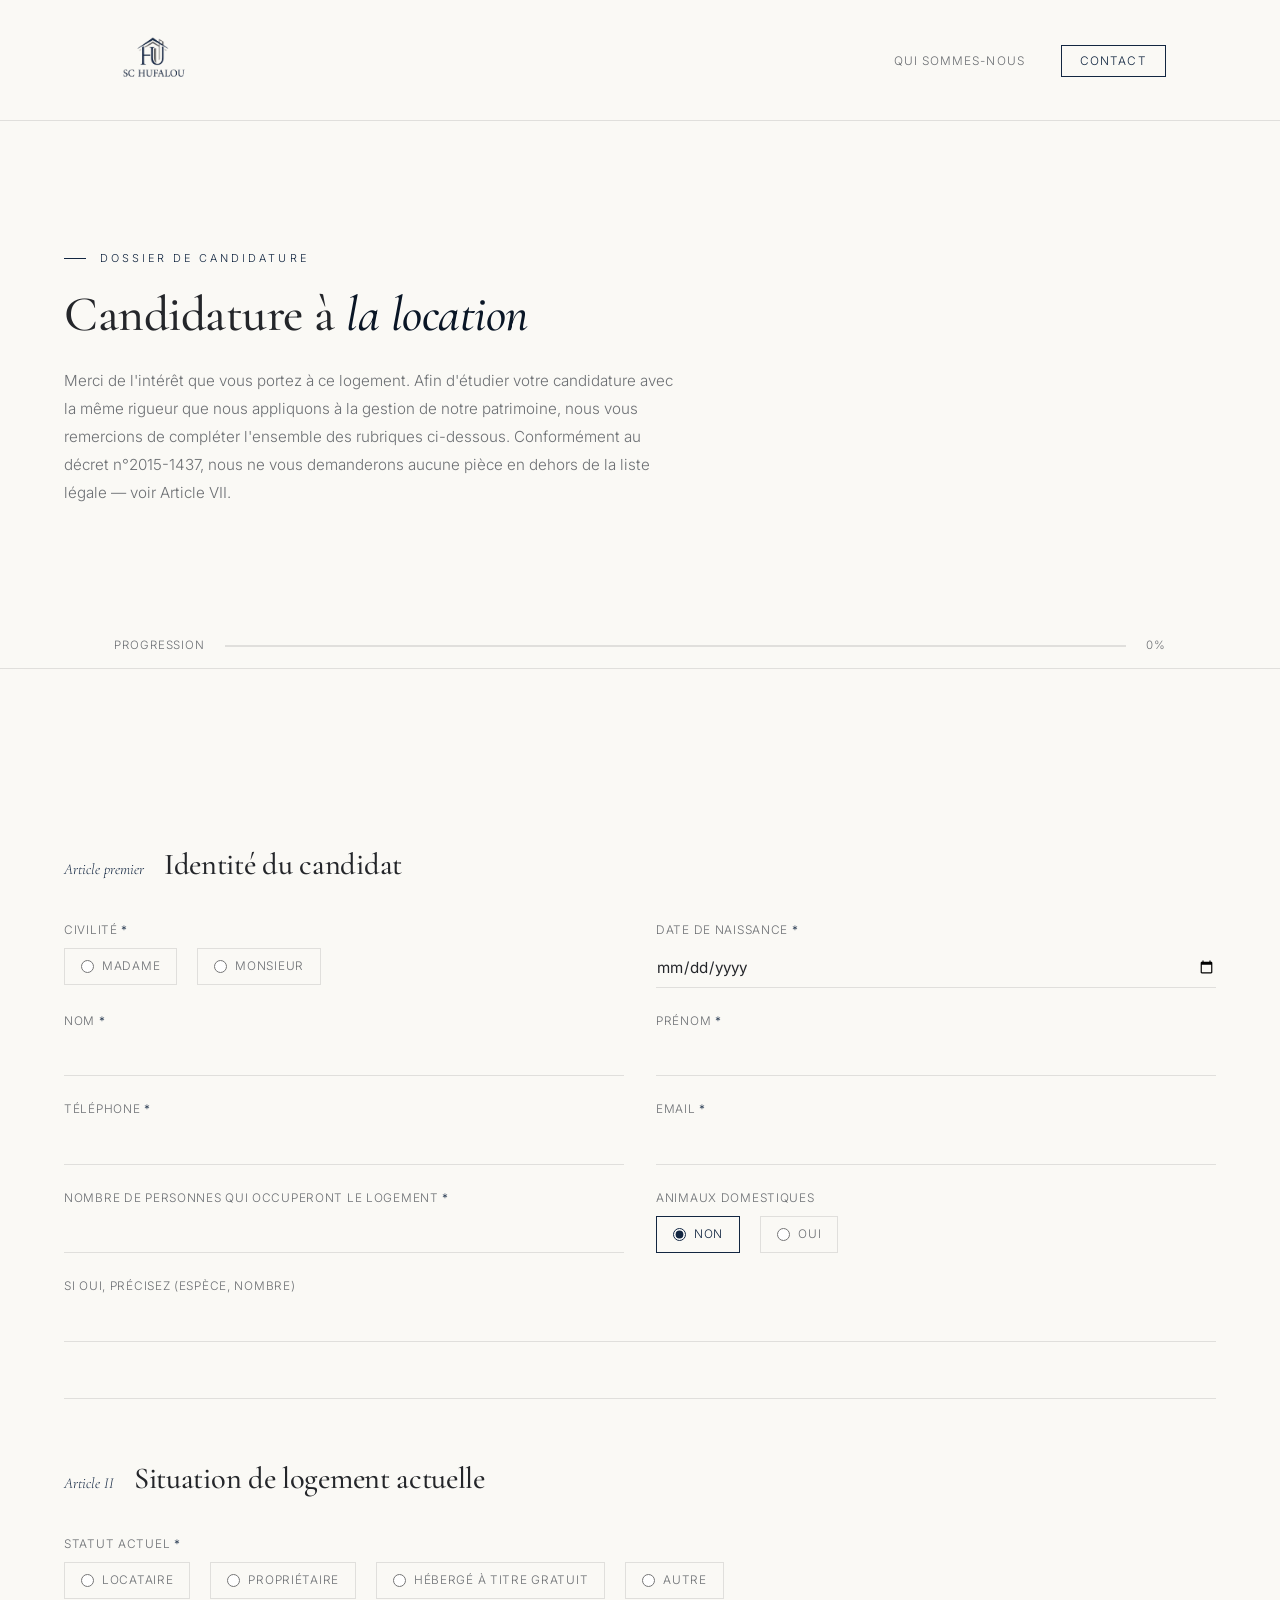
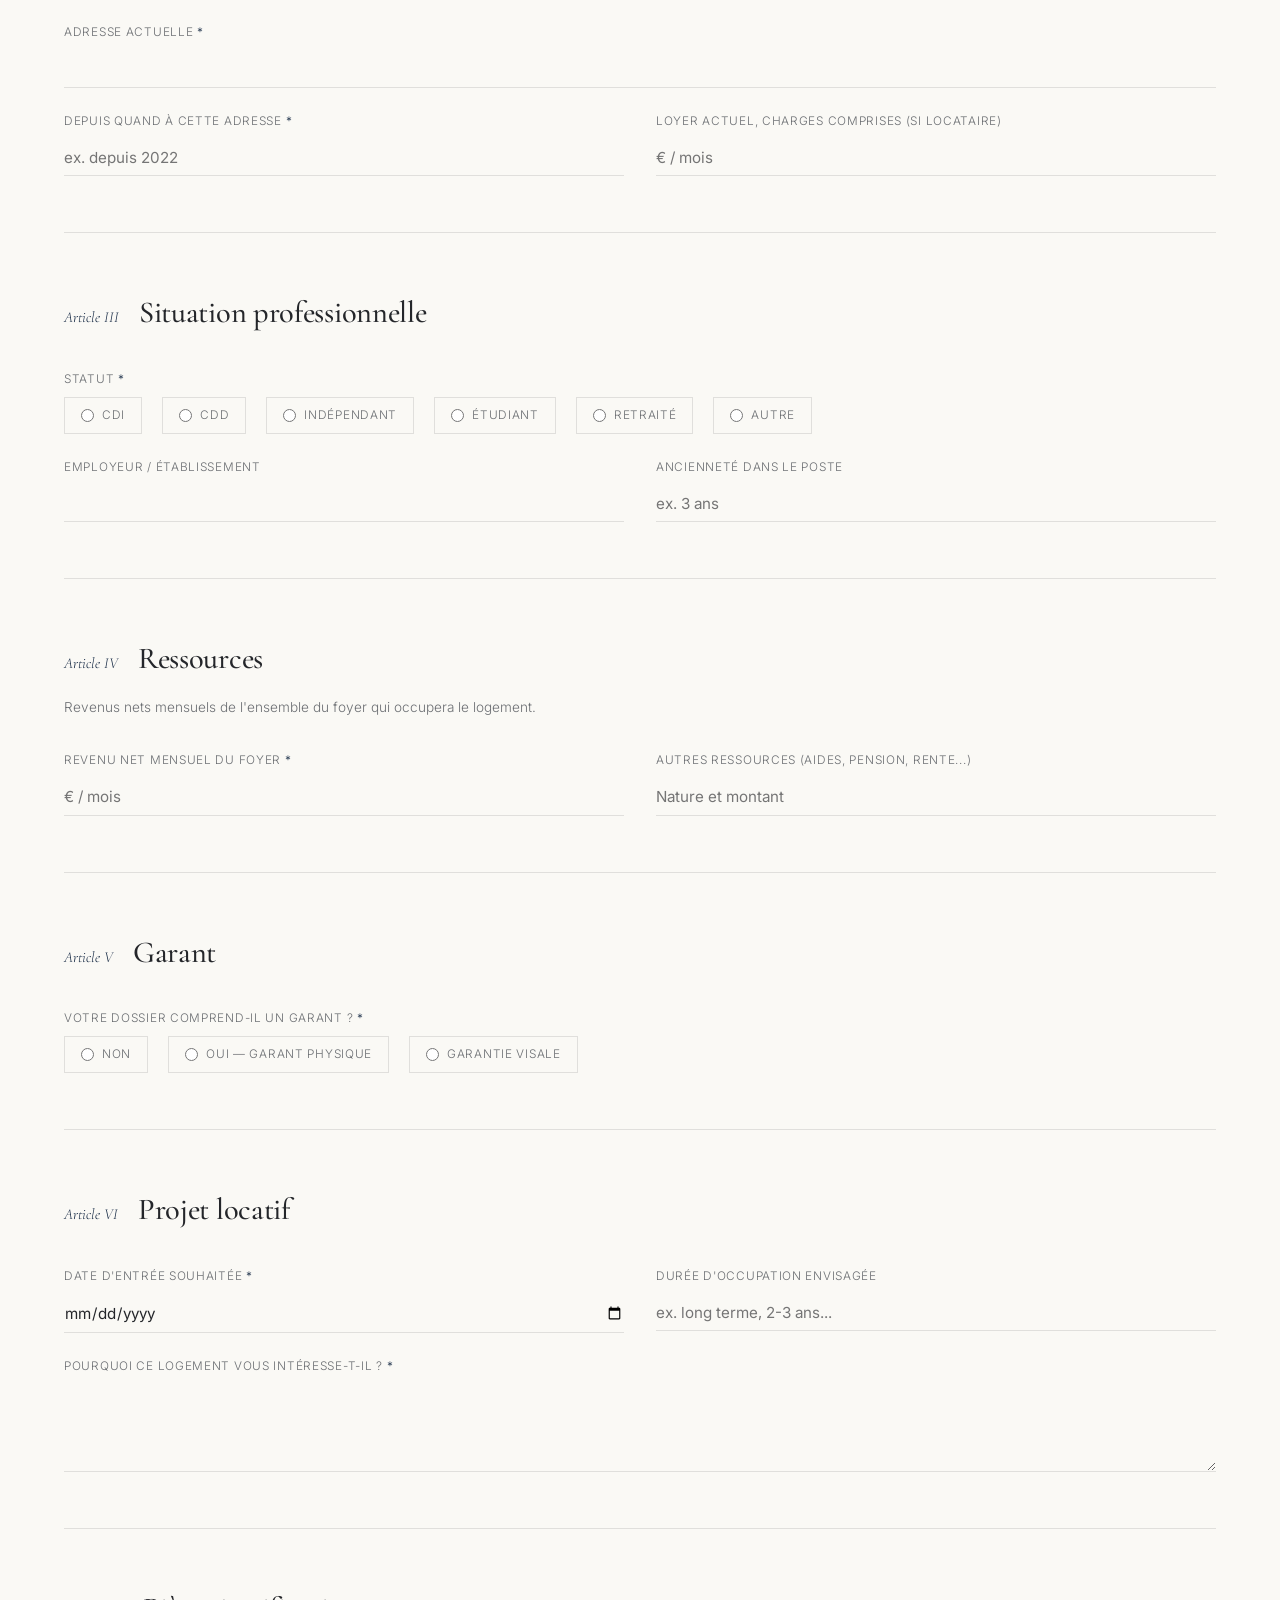
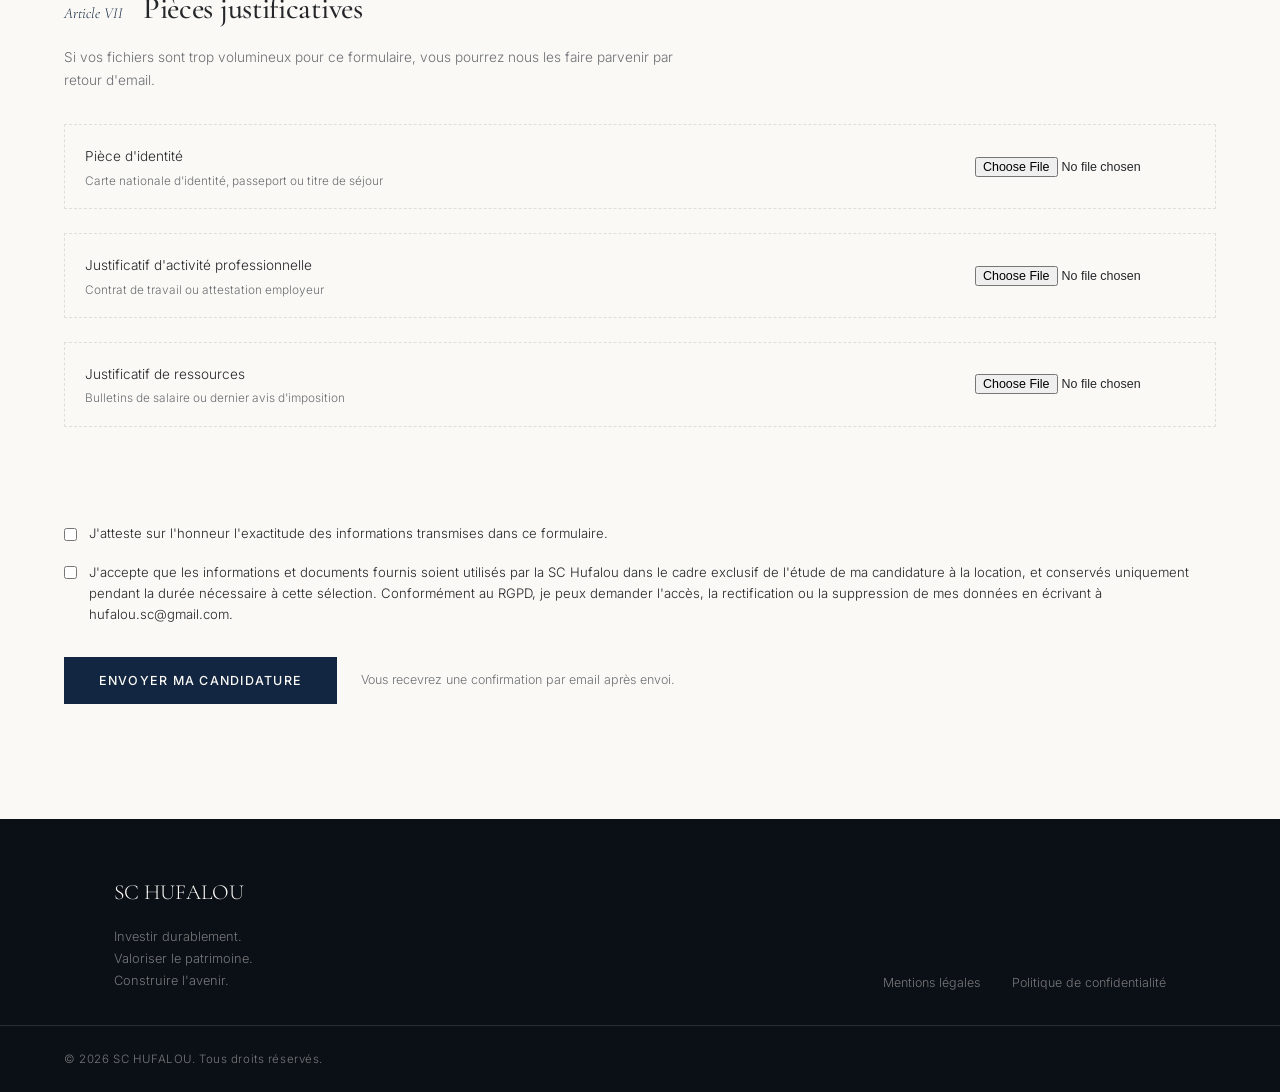
==== commit 06d15a75: "Add files via upload" ====
--- a/candidature-locataire.html
+++ b/candidature-locataire.html
@@ -157,21 +157,12 @@
                 <label for="employeur">Employeur / établissement</label>
                 <input type="text" id="employeur" name="employeur">
               </div>
-              <div class="field">
-                <label for="poste">Poste occupé</label>
-                <input type="text" id="poste" name="poste">
-              </div>
+              
               <div class="field">
                 <label for="anciennete_pro">Ancienneté dans le poste</label>
                 <input type="text" id="anciennete_pro" name="anciennete_pro" placeholder="ex. 3 ans">
               </div>
-              <div class="field">
-                <label>Période d'essai en cours</label>
-                <div class="radio-row">
-                  <label class="radio-pill"><input type="radio" name="periode_essai" value="Non" checked> Non</label>
-                  <label class="radio-pill"><input type="radio" name="periode_essai" value="Oui"> Oui</label>
-                </div>
-              </div>
+              
             </div>
           </article>
 
@@ -255,14 +246,7 @@
                 <label for="motivation">Pourquoi ce logement vous intéresse-t-il ? <span class="req">*</span></label>
                 <textarea id="motivation" name="motivation" required></textarea>
               </div>
-              <div class="field field-full cols-1">
-                <label for="projet_vie">Comment décririez-vous votre projet pour les prochaines années ?</label>
-                <textarea id="projet_vie" name="projet_de_vie"></textarea>
-              </div>
-              <div class="field field-full cols-1">
-                <label for="precisions">Un élément de votre dossier que vous souhaitez nous préciser ?</label>
-                <textarea id="precisions" name="precisions_candidat"></textarea>
-              </div>
+              
             </div>
           </article>
 
@@ -273,11 +257,7 @@
               <h3 class="doss-article-title">Pièces justificatives</h3>
             </div>
             <p class="doss-article-hint">
-              Conformément au décret n°2015-1437, nous ne vous demandons qu'un document par catégorie
-              ci-dessous. Aucune autre pièce ne vous sera réclamée (relevé bancaire complet, extrait de
-              casier judiciaire, photo d'identité et carte Vitale sont notamment interdits par la loi).
-              Si vos fichiers sont trop volumineux pour ce formulaire, vous pourrez nous les faire
-              parvenir par retour d'email.
+              Si vos fichiers sont trop volumineux pour ce formulaire, vous pourrez nous les faire parvenir par retour d'email.
             </p>
 
             <div class="field-grid cols-1">
@@ -288,13 +268,7 @@
                 </div>
                 <input type="file" name="piece_identite" accept=".pdf,.jpg,.jpeg,.png">
               </div>
-              <div class="file-drop">
-                <div>
-                  <span class="file-drop-label">Justificatif de domicile actuel</span>
-                  <span class="file-drop-sub">Quittance de loyer, attestation d'hébergement ou avis de taxe foncière</span>
-                </div>
-                <input type="file" name="justif_domicile" accept=".pdf,.jpg,.jpeg,.png">
-              </div>
+              
               <div class="file-drop">
                 <div>
                   <span class="file-drop-label">Justificatif d'activité professionnelle</span>
@@ -305,17 +279,11 @@
               <div class="file-drop">
                 <div>
                   <span class="file-drop-label">Justificatif de ressources</span>
-                  <span class="file-drop-sub">3 derniers bulletins de salaire ou dernier avis d'imposition</span>
+                  <span class="file-drop-sub">Bulletins de salaire ou dernier avis d'imposition</span>
                 </div>
                 <input type="file" name="justif_ressources" accept=".pdf,.jpg,.jpeg,.png">
               </div>
-              <div class="file-drop">
-                <div>
-                  <span class="file-drop-label">Pièces du garant (le cas échéant)</span>
-                  <span class="file-drop-sub">Mêmes catégories que ci-dessus, regroupées si possible en un seul fichier</span>
-                </div>
-                <input type="file" name="justif_garant" accept=".pdf,.jpg,.jpeg,.png">
-              </div>
+              
             </div>
           </article>
 
--- a/style.css
+++ b/style.css
@@ -1,5 +1,5 @@
 /* ================================================================
-   SCI HUFALOU — Feuille de styles principale
+   SC HUFALOU — Feuille de styles principale
    ----------------------------------------------------------------
    (Note : Le header et le footer sont gérés dans _shared.css)
 ================================================================ */
--- a/_shared.css
+++ b/_shared.css
@@ -1,5 +1,5 @@
 /* ================================================================
-   SCI HUFALOU — _shared.css
+   SC HUFALOU — _shared.css
 ================================================================ */
 
 #site-header {
--- a/candidature.css
+++ b/candidature.css
@@ -1,5 +1,5 @@
 /* ================================================================
-   SCI HUFALOU — candidature.css
+   SC HUFALOU — candidature.css
    Styles spécifiques au dossier de candidature locative.
    N'introduit aucune couleur : tout est dérivé des variables déjà
    posées dans style.css (--accent, --noir, --blanc, --text, etc.)
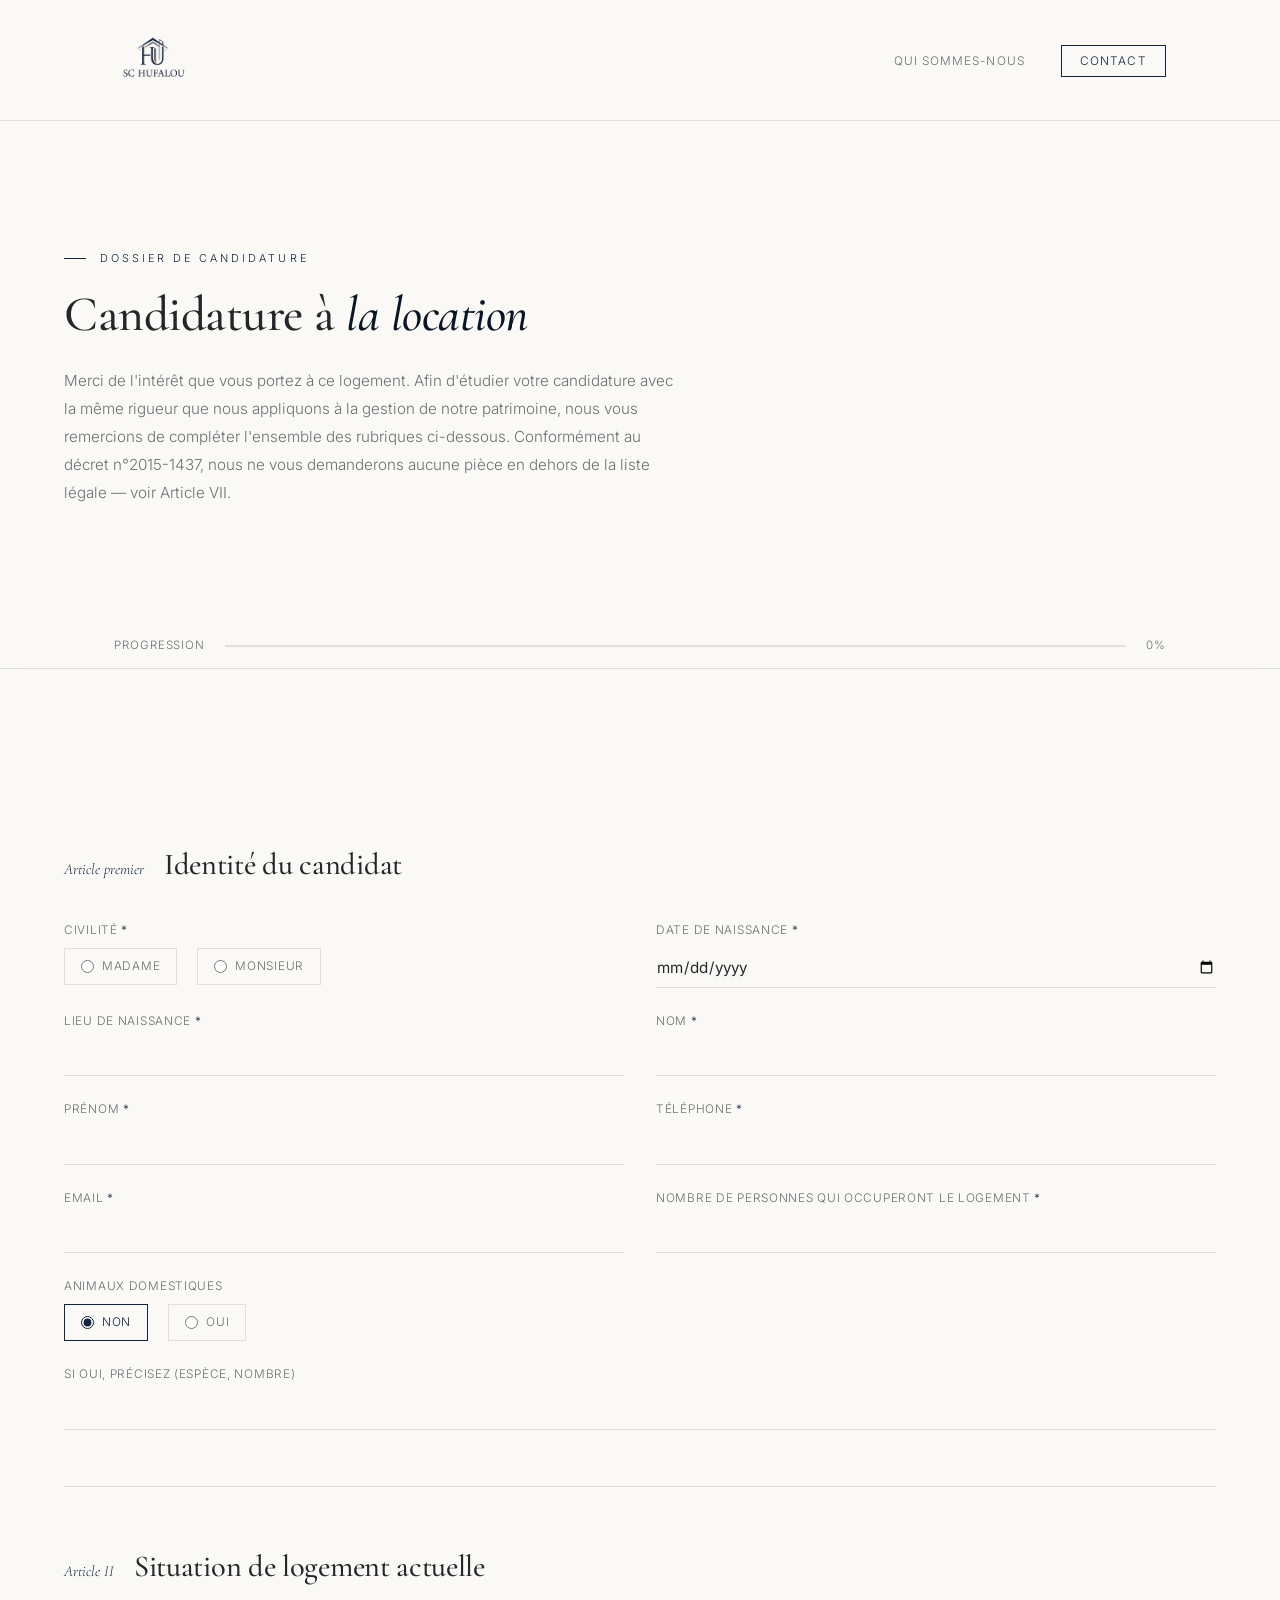
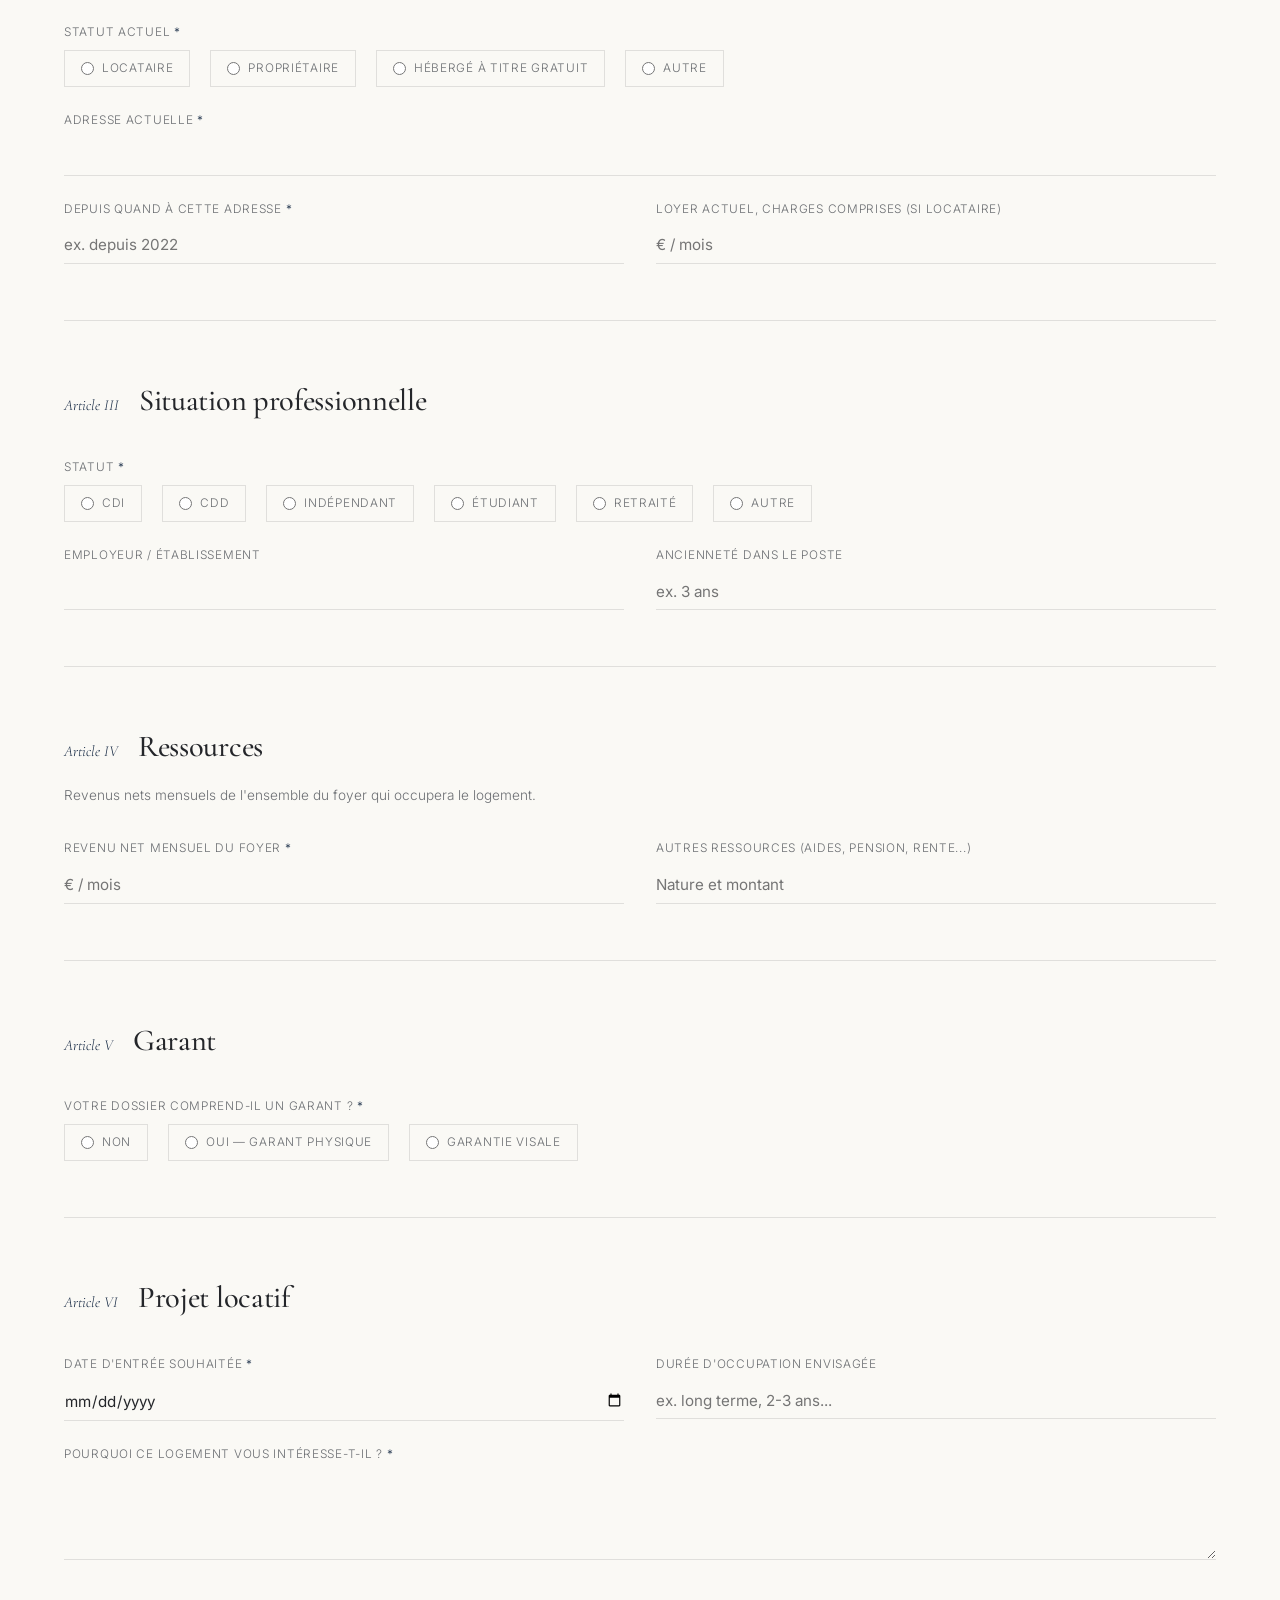
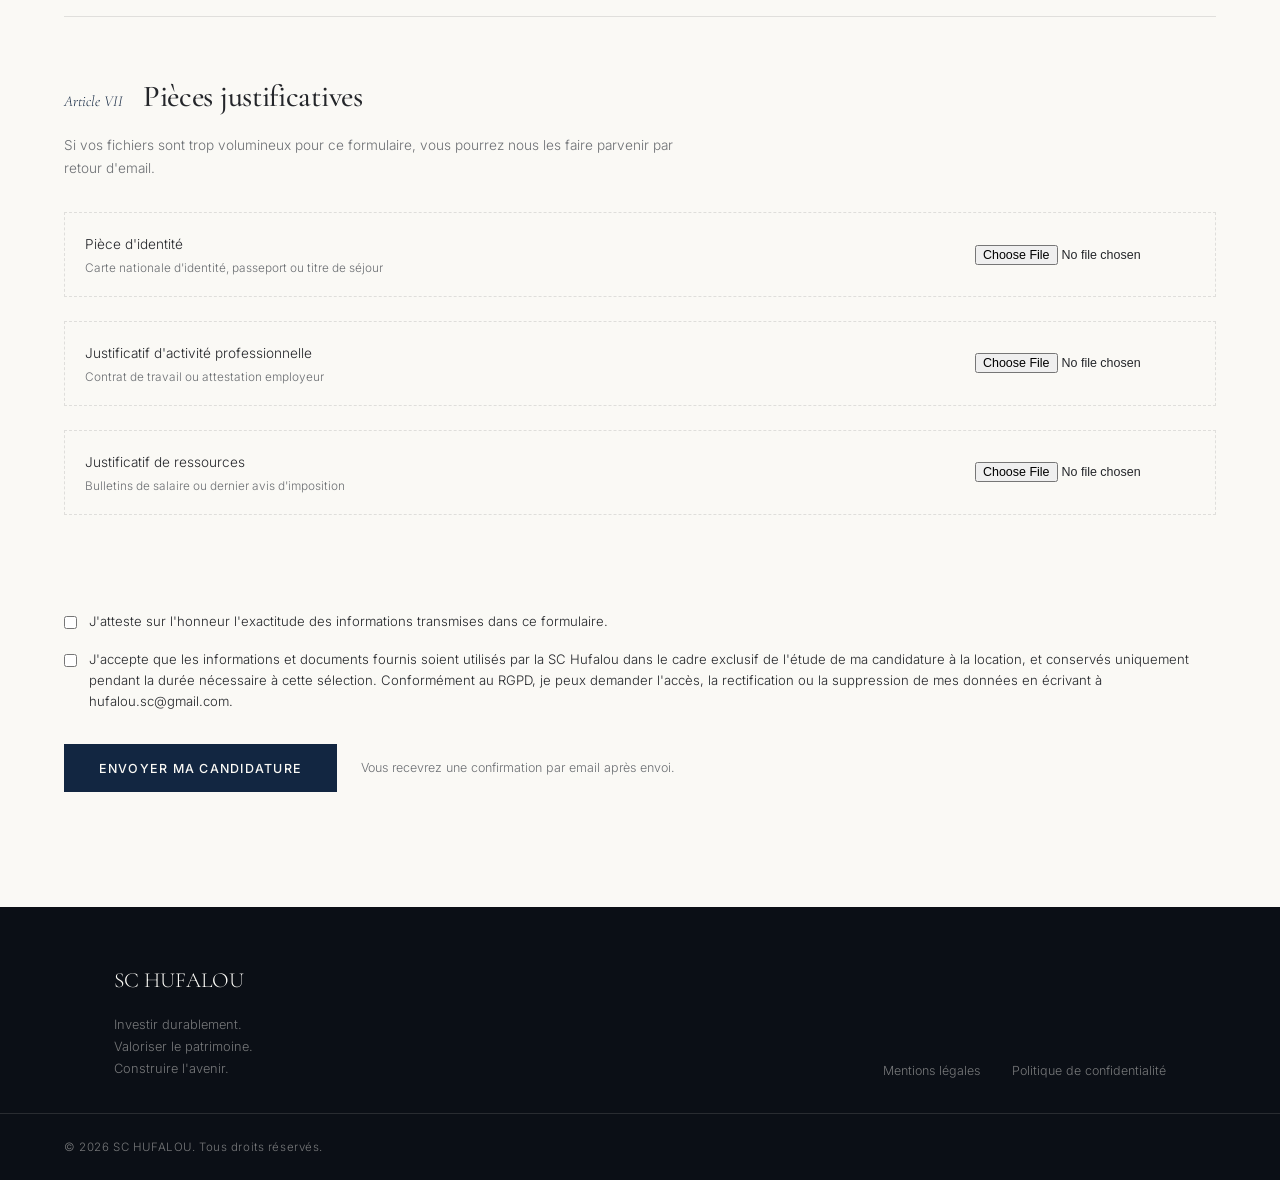
==== commit f483c459: "Add files via upload" ====
--- a/candidature-locataire.html
+++ b/candidature-locataire.html
@@ -68,6 +68,11 @@
                 <label for="dob">Date de naissance <span class="req">*</span></label>
                 <input type="date" id="dob" name="date_naissance" required>
               </div>
+              <div class="field">
+                <label for="lieu_naissance">Lieu de naissance <span class="req">*</span></label>
+                <input type="text" id="lieu_naissance" name="lieu_naissance" required>
+              </div>
+
               <div class="field">
                 <label for="nom">Nom <span class="req">*</span></label>
                 <input type="text" id="nom" name="nom" required>
